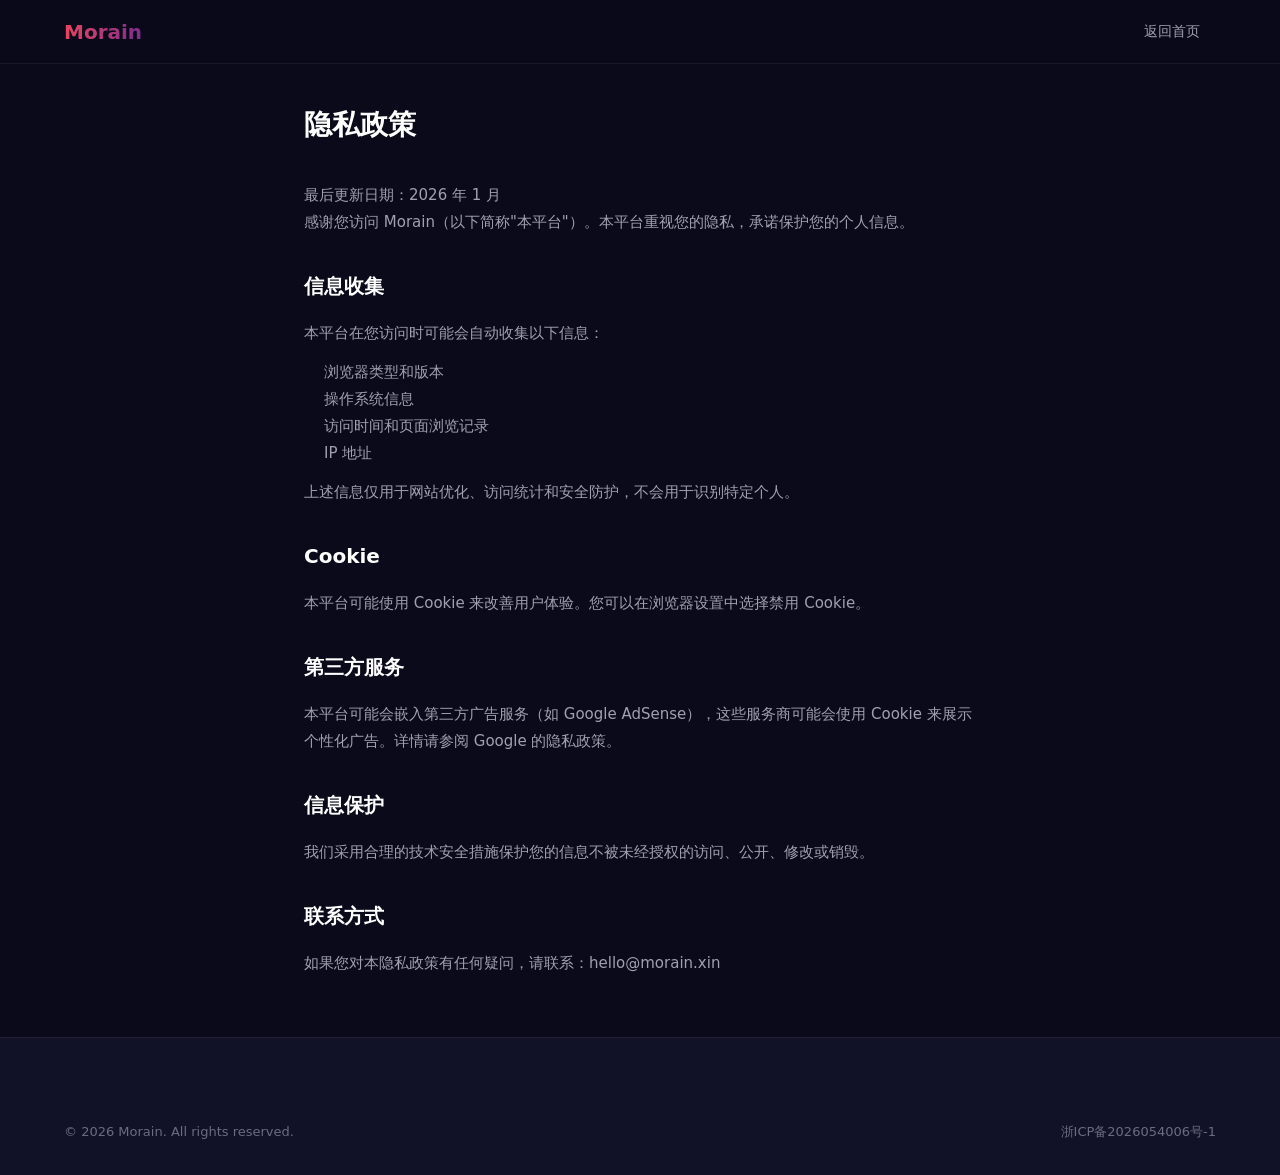
==== privacy.html @ fc7ac99e "Initial commit" ====
<!DOCTYPE html>
<html lang="zh-CN">
<head>
  <meta charset="UTF-8" />
  <meta name="viewport" content="width=device-width, initial-scale=1.0" />
  <title>隐私政策 - Morain</title>
  <link rel="icon" type="image/svg+xml" href="favicon.svg" />
  <link rel="stylesheet" href="style.css" />
  <meta name="robots" content="noindex, follow" />
</head>
<body>
  <header class="header" id="header">
    <div class="header-inner container">
      <a href="index.html" class="logo"><span class="logo-text">Morain</span></a>
      <nav class="nav" id="nav">
        <a href="index.html" class="nav-link">返回首页</a>
      </nav>
    </div>
  </header>
  <main style="padding-top: 100px; padding-bottom: 60px;">
    <div class="container" style="max-width: 720px; line-height: 1.8; color: var(--text-secondary); font-size: 15px;">
      <h1 style="font-size: 28px; margin-bottom: 32px; color: var(--text-primary);">隐私政策</h1>
      <p>最后更新日期：2026 年 1 月</p>
      <p>感谢您访问 Morain（以下简称"本平台"）。本平台重视您的隐私，承诺保护您的个人信息。</p>
      <h2 style="font-size: 20px; margin: 32px 0 16px; color: var(--text-primary);">信息收集</h2>
      <p>本平台在您访问时可能会自动收集以下信息：</p>
      <ul style="padding-left: 20px; margin: 12px 0;">
        <li>浏览器类型和版本</li>
        <li>操作系统信息</li>
        <li>访问时间和页面浏览记录</li>
        <li>IP 地址</li>
      </ul>
      <p>上述信息仅用于网站优化、访问统计和安全防护，不会用于识别特定个人。</p>
      <h2 style="font-size: 20px; margin: 32px 0 16px; color: var(--text-primary);">Cookie</h2>
      <p>本平台可能使用 Cookie 来改善用户体验。您可以在浏览器设置中选择禁用 Cookie。</p>
      <h2 style="font-size: 20px; margin: 32px 0 16px; color: var(--text-primary);">第三方服务</h2>
      <p>本平台可能会嵌入第三方广告服务（如 Google AdSense），这些服务商可能会使用 Cookie 来展示个性化广告。详情请参阅 Google 的隐私政策。</p>
      <h2 style="font-size: 20px; margin: 32px 0 16px; color: var(--text-primary);">信息保护</h2>
      <p>我们采用合理的技术安全措施保护您的信息不被未经授权的访问、公开、修改或销毁。</p>
      <h2 style="font-size: 20px; margin: 32px 0 16px; color: var(--text-primary);">联系方式</h2>
      <p>如果您对本隐私政策有任何疑问，请联系：hello@morain.xin</p>
    </div>
  </main>
  <footer class="footer" style="margin-top: 0;">
    <div class="container">
      <div class="footer-bottom">
        <span>&copy; 2026 Morain. All rights reserved.</span>
        <a href="https://beian.miit.gov.cn/" target="_blank" rel="noopener" class="footer-icp">浙ICP备2026054006号-1</a>
      </div>
    </div>
  </footer>
</body>
</html>
---- style.css ----
:root {
  --bg-primary: #0a0a1a;
  --bg-secondary: #111128;
  --bg-surface: #1a1a2e;
  --bg-surface-hover: #222244;
  --gradient-hero: linear-gradient(135deg, #0a0a1a 0%, #1a0533 50%, #0a0a1a 100%);
  --gradient-accent: linear-gradient(90deg, #e94560, #7b2d8e);
  --accent-primary: #e94560;
  --accent-secondary: #7b2d8e;
  --text-primary: #ffffff;
  --text-secondary: #a0a0b0;
  --text-muted: #6b6b80;
  --border-color: rgba(255,255,255,0.06);
  --border-hover: rgba(233,69,96,0.3);
  --shadow-sm: 0 2px 8px rgba(0,0,0,0.3);
  --shadow-md: 0 4px 16px rgba(0,0,0,0.4);
  --shadow-lg: 0 8px 32px rgba(0,0,0,0.5);
  --radius-sm: 6px;
  --radius-md: 10px;
  --radius-lg: 16px;
  --radius-xl: 20px;
  --font-sans: 'PingFang SC','Microsoft YaHei','Noto Sans SC',system-ui,-apple-system,sans-serif;
  --transition-fast: 0.2s ease;
  --transition-normal: 0.3s ease;
  --transition-slow: 0.5s ease;
  --header-height: 64px;
  --container-max: 1200px;
}

*, *::before, *::after { margin: 0; padding: 0; box-sizing: border-box; }

html { scroll-behavior: smooth; font-size: 16px; }

body {
  font-family: var(--font-sans);
  background: var(--bg-primary);
  color: var(--text-primary);
  line-height: 1.6;
  -webkit-font-smoothing: antialiased;
  overflow-x: hidden;
  min-height: 100vh;
}

a { color: inherit; text-decoration: none; }
button { border: none; background: none; cursor: pointer; font-family: inherit; }
ul, ol { list-style: none; }

::selection { background: var(--accent-primary); color: #fff; }

.container {
  max-width: var(--container-max);
  margin: 0 auto;
  padding: 0 24px;
}

/* Header */
.header {
  position: fixed;
  top: 0;
  left: 0;
  right: 0;
  z-index: 100;
  height: var(--header-height);
  background: rgba(10,10,26,0.85);
  backdrop-filter: blur(16px);
  -webkit-backdrop-filter: blur(16px);
  border-bottom: 1px solid var(--border-color);
  transition: var(--transition-normal);
}

.header-inner {
  display: flex;
  align-items: center;
  justify-content: space-between;
  height: 100%;
}

.logo {
  display: flex;
  align-items: center;
  gap: 10px;
  font-size: 20px;
  font-weight: 700;
}

.logo-icon { flex-shrink: 0; }

.logo-text {
  background: var(--gradient-accent);
  -webkit-background-clip: text;
  -webkit-text-fill-color: transparent;
  background-clip: text;
}

.nav { display: flex; gap: 8px; }

.nav-link {
  padding: 8px 16px;
  border-radius: var(--radius-sm);
  font-size: 14px;
  color: var(--text-secondary);
  transition: var(--transition-fast);
  position: relative;
}

.nav-link:hover { color: var(--text-primary); background: var(--bg-surface-hover); }

.menu-btn { display: none; padding: 8px; color: var(--text-secondary); }

/* Hero */
.hero {
  position: relative;
  min-height: 90vh;
  display: flex;
  align-items: center;
  justify-content: center;
  overflow: hidden;
  padding-top: var(--header-height);
}

.hero-bg {
  position: absolute;
  inset: 0;
  background: var(--gradient-hero);
  z-index: 0;
}

.hero-bg::before {
  content: '';
  position: absolute;
  top: -50%;
  left: -50%;
  width: 200%;
  height: 200%;
  background: radial-gradient(circle at 30% 50%, rgba(233,69,96,0.08) 0%, transparent 50%),
              radial-gradient(circle at 70% 50%, rgba(123,45,142,0.08) 0%, transparent 50%);
  animation: heroDrift 20s ease-in-out infinite;
}

@keyframes heroDrift {
  0%, 100% { transform: translate(0, 0) rotate(0deg); }
  33% { transform: translate(2%, -2%) rotate(1deg); }
  66% { transform: translate(-1%, 1%) rotate(-1deg); }
}

.hero-content {
  position: relative;
  z-index: 1;
  text-align: center;
  max-width: 800px;
  padding: 40px 24px;
  animation: heroFadeIn 0.8s ease forwards;
}

@keyframes heroFadeIn {
  from { opacity: 0; transform: translateY(30px); }
  to { opacity: 1; transform: translateY(0); }
}

.hero-title {
  font-size: clamp(32px, 6vw, 56px);
  font-weight: 800;
  line-height: 1.2;
  margin-bottom: 20px;
}

.hero-highlight { color: var(--accent-primary); }

.hero-accent {
  background: var(--gradient-accent);
  -webkit-background-clip: text;
  -webkit-text-fill-color: transparent;
  background-clip: text;
  font-size: clamp(28px, 5vw, 48px);
}

.hero-desc {
  font-size: clamp(15px, 2vw, 18px);
  color: var(--text-secondary);
  max-width: 600px;
  margin: 0 auto 32px;
  line-height: 1.7;
}

.hero-actions { display: flex; gap: 12px; justify-content: center; flex-wrap: wrap; }

.btn {
  display: inline-flex;
  align-items: center;
  gap: 8px;
  padding: 12px 24px;
  border-radius: var(--radius-md);
  font-size: 15px;
  font-weight: 600;
  transition: var(--transition-normal);
  cursor: pointer;
}

.btn-primary {
  background: var(--gradient-accent);
  color: #fff;
  box-shadow: 0 4px 20px rgba(233,69,96,0.3);
}

.btn-primary:hover {
  transform: translateY(-2px);
  box-shadow: 0 6px 28px rgba(233,69,96,0.45);
}

.btn-secondary {
  background: var(--bg-surface);
  color: var(--text-primary);
  border: 1px solid var(--border-color);
}

.btn-secondary:hover { background: var(--bg-surface-hover); border-color: var(--border-hover); }

.btn-ghost {
  background: transparent;
  color: var(--text-muted);
  border: 1px solid var(--border-color);
  font-size: 13px;
  font-weight: 400;
}

.btn-ghost:hover { color: var(--text-secondary); border-color: rgba(255,255,255,0.15); }

/* Sections */
.section {
  padding: 80px 0;
}

.section-header {
  text-align: center;
  margin-bottom: 48px;
}

.section-title {
  font-size: clamp(24px, 3.5vw, 32px);
  font-weight: 700;
  margin-bottom: 12px;
}

.section-desc {
  color: var(--text-secondary);
  font-size: 15px;
  max-width: 500px;
  margin: 0 auto;
}

/* Ad Placeholder */
.ad-section { padding: 24px 0; }

.ad-placeholder {
  position: relative;
  border-radius: var(--radius-md);
  overflow: hidden;
}

.ad-banner {
  background: var(--bg-surface);
  border: 1px dashed var(--border-color);
  min-height: 90px;
  display: flex;
  align-items: center;
  justify-content: center;
}

.ad-label {
  position: absolute;
  top: 4px;
  left: 6px;
  font-size: 10px;
  color: var(--text-muted);
  background: var(--bg-primary);
  padding: 1px 6px;
  border-radius: 3px;
}

.ad-inner {
  display: flex;
  align-items: center;
  gap: 12px;
  color: var(--text-muted);
  font-size: 14px;
}

/* Sites Grid */
.sites-grid {
  display: grid;
  grid-template-columns: repeat(auto-fit, minmax(260px, 1fr));
  gap: 20px;
}

.site-card {
  position: relative;
  background: var(--bg-surface);
  border: 1px solid var(--border-color);
  border-radius: var(--radius-lg);
  padding: 32px 24px 24px;
  transition: var(--transition-normal);
  overflow: hidden;
  display: flex;
  flex-direction: column;
  gap: 12px;
}

.site-card::before {
  content: '';
  position: absolute;
  top: 0;
  left: 0;
  right: 0;
  height: 3px;
  background: var(--card-accent, var(--accent-primary));
  opacity: 0;
  transition: var(--transition-normal);
}

.site-card:hover {
  transform: translateY(-4px);
  border-color: var(--card-accent, var(--border-hover));
  box-shadow: 0 8px 32px rgba(0,0,0,0.4);
}

.site-card:hover::before { opacity: 1; }

.site-card-icon {
  width: 52px;
  height: 52px;
  border-radius: var(--radius-md);
  display: flex;
  align-items: center;
  justify-content: center;
  flex-shrink: 0;
}

.site-card-title { font-size: 18px; font-weight: 700; }

.site-card-desc {
  font-size: 14px;
  color: var(--text-secondary);
  line-height: 1.6;
  flex: 1;
}

.site-card-link {
  font-size: 14px;
  font-weight: 600;
  color: var(--card-accent, var(--accent-primary));
  transition: var(--transition-fast);
}

.site-card:hover .site-card-link { gap: 8px; }

/* Blog Grid */
.blog-grid {
  display: grid;
  grid-template-columns: repeat(auto-fit, minmax(300px, 1fr));
  gap: 20px;
}

.blog-card {
  background: var(--bg-surface);
  border: 1px solid var(--border-color);
  border-radius: var(--radius-md);
  padding: 24px;
  transition: var(--transition-normal);
}

.blog-card:hover {
  border-color: var(--border-hover);
  transform: translateY(-2px);
  box-shadow: var(--shadow-md);
}

.blog-tag {
  display: inline-block;
  font-size: 12px;
  font-weight: 600;
  padding: 2px 10px;
  border-radius: 20px;
  margin-bottom: 10px;
  color: #fff;
}

.blog-card h3 {
  font-size: 16px;
  font-weight: 600;
  margin-bottom: 8px;
  line-height: 1.4;
}

.blog-card p {
  font-size: 13px;
  color: var(--text-secondary);
  line-height: 1.6;
}

.blog-more { text-align: center; margin-top: 32px; }

/* Features */
.features-grid {
  display: grid;
  grid-template-columns: repeat(auto-fit, minmax(240px, 1fr));
  gap: 20px;
}

.feature-card {
  text-align: center;
  padding: 32px 20px;
  border-radius: var(--radius-md);
  background: var(--bg-surface);
  border: 1px solid var(--border-color);
  transition: var(--transition-normal);
}

.feature-card:hover {
  border-color: var(--border-hover);
  transform: translateY(-2px);
}

.feature-icon {
  width: 52px;
  height: 52px;
  border-radius: var(--radius-md);
  display: flex;
  align-items: center;
  justify-content: center;
  margin: 0 auto 16px;
}

.feature-card h3 {
  font-size: 17px;
  font-weight: 600;
  margin-bottom: 8px;
}

.feature-card p {
  font-size: 14px;
  color: var(--text-secondary);
  line-height: 1.6;
}

/* Footer */
.footer {
  background: var(--bg-secondary);
  border-top: 1px solid var(--border-color);
  padding: 60px 0 32px;
  margin-top: 40px;
}

.footer-grid {
  display: grid;
  grid-template-columns: 1.5fr 1fr 1fr 1fr;
  gap: 40px;
  padding-bottom: 32px;
  border-bottom: 1px solid var(--border-color);
}

.footer-logo span {
  font-size: 20px;
  font-weight: 700;
  background: var(--gradient-accent);
  -webkit-background-clip: text;
  -webkit-text-fill-color: transparent;
  background-clip: text;
}

.footer-desc {
  color: var(--text-muted);
  font-size: 14px;
  margin-top: 12px;
  line-height: 1.6;
  max-width: 280px;
}

.footer-links h4 {
  font-size: 14px;
  font-weight: 600;
  margin-bottom: 16px;
  color: var(--text-primary);
}

.footer-links a {
  display: block;
  font-size: 14px;
  color: var(--text-muted);
  padding: 4px 0;
  transition: var(--transition-fast);
}

.footer-links a:hover { color: var(--text-primary); }

.footer-bottom {
  display: flex;
  justify-content: space-between;
  align-items: center;
  padding-top: 24px;
  font-size: 13px;
  color: var(--text-muted);
  flex-wrap: wrap;
  gap: 12px;
}

.footer-icp {
  display: inline-flex;
  align-items: center;
  gap: 6px;
  color: var(--text-muted);
  transition: var(--transition-fast);
}

.footer-icp:hover { color: var(--text-primary); }

/* Mobile */
@media (max-width: 768px) {
  .nav {
    position: fixed;
    top: var(--header-height);
    left: 0;
    right: 0;
    background: rgba(10,10,26,0.98);
    backdrop-filter: blur(16px);
    flex-direction: column;
    padding: 16px;
    gap: 4px;
    transform: translateY(-110%);
    transition: var(--transition-normal);
    border-bottom: 1px solid var(--border-color);
  }

  .nav.nav-open { transform: translateY(0); }

  .nav-link {
    padding: 12px 16px;
    font-size: 16px;
  }

  .menu-btn { display: block; }

  .footer-grid {
    grid-template-columns: 1fr 1fr;
    gap: 32px;
  }

  .hero { min-height: 80vh; }

  .sites-grid { grid-template-columns: 1fr; }

  .blog-grid { grid-template-columns: 1fr; }
}

@media (max-width: 480px) {
  .footer-grid { grid-template-columns: 1fr; }
  .features-grid { grid-template-columns: 1fr; }
  .hero-actions { flex-direction: column; align-items: center; }
  .btn { width: 100%; justify-content: center; }
}

/* Animations */
.section { opacity: 0; transform: translateY(30px); transition: opacity 0.6s ease, transform 0.6s ease; }
.section.visible { opacity: 1; transform: translateY(0); }

.site-card, .feature-card, .blog-card {
  opacity: 0;
  transform: translateY(20px);
  transition: opacity 0.5s ease, transform 0.5s ease, border-color var(--transition-normal), box-shadow var(--transition-normal), translate var(--transition-normal);
}

.site-card.visible, .feature-card.visible, .blog-card.visible {
  opacity: 1;
  transform: translateY(0);
}

/* scrollbar */
::-webkit-scrollbar { width: 8px; }
::-webkit-scrollbar-track { background: var(--bg-secondary); }
::-webkit-scrollbar-thumb { background: #1a1a3e; border-radius: 4px; }
::-webkit-scrollbar-thumb:hover { background: var(--accent-secondary); }

/* CTA Section */
.cta-section { text-align: center; padding: 40px 0 80px; }
.cta-section h2 { font-size: 28px; margin-bottom: 16px; }
.cta-section p { color: var(--text-secondary); margin-bottom: 24px; }

/* Favicon SVG */
svg defs linearGradient { display: none; }
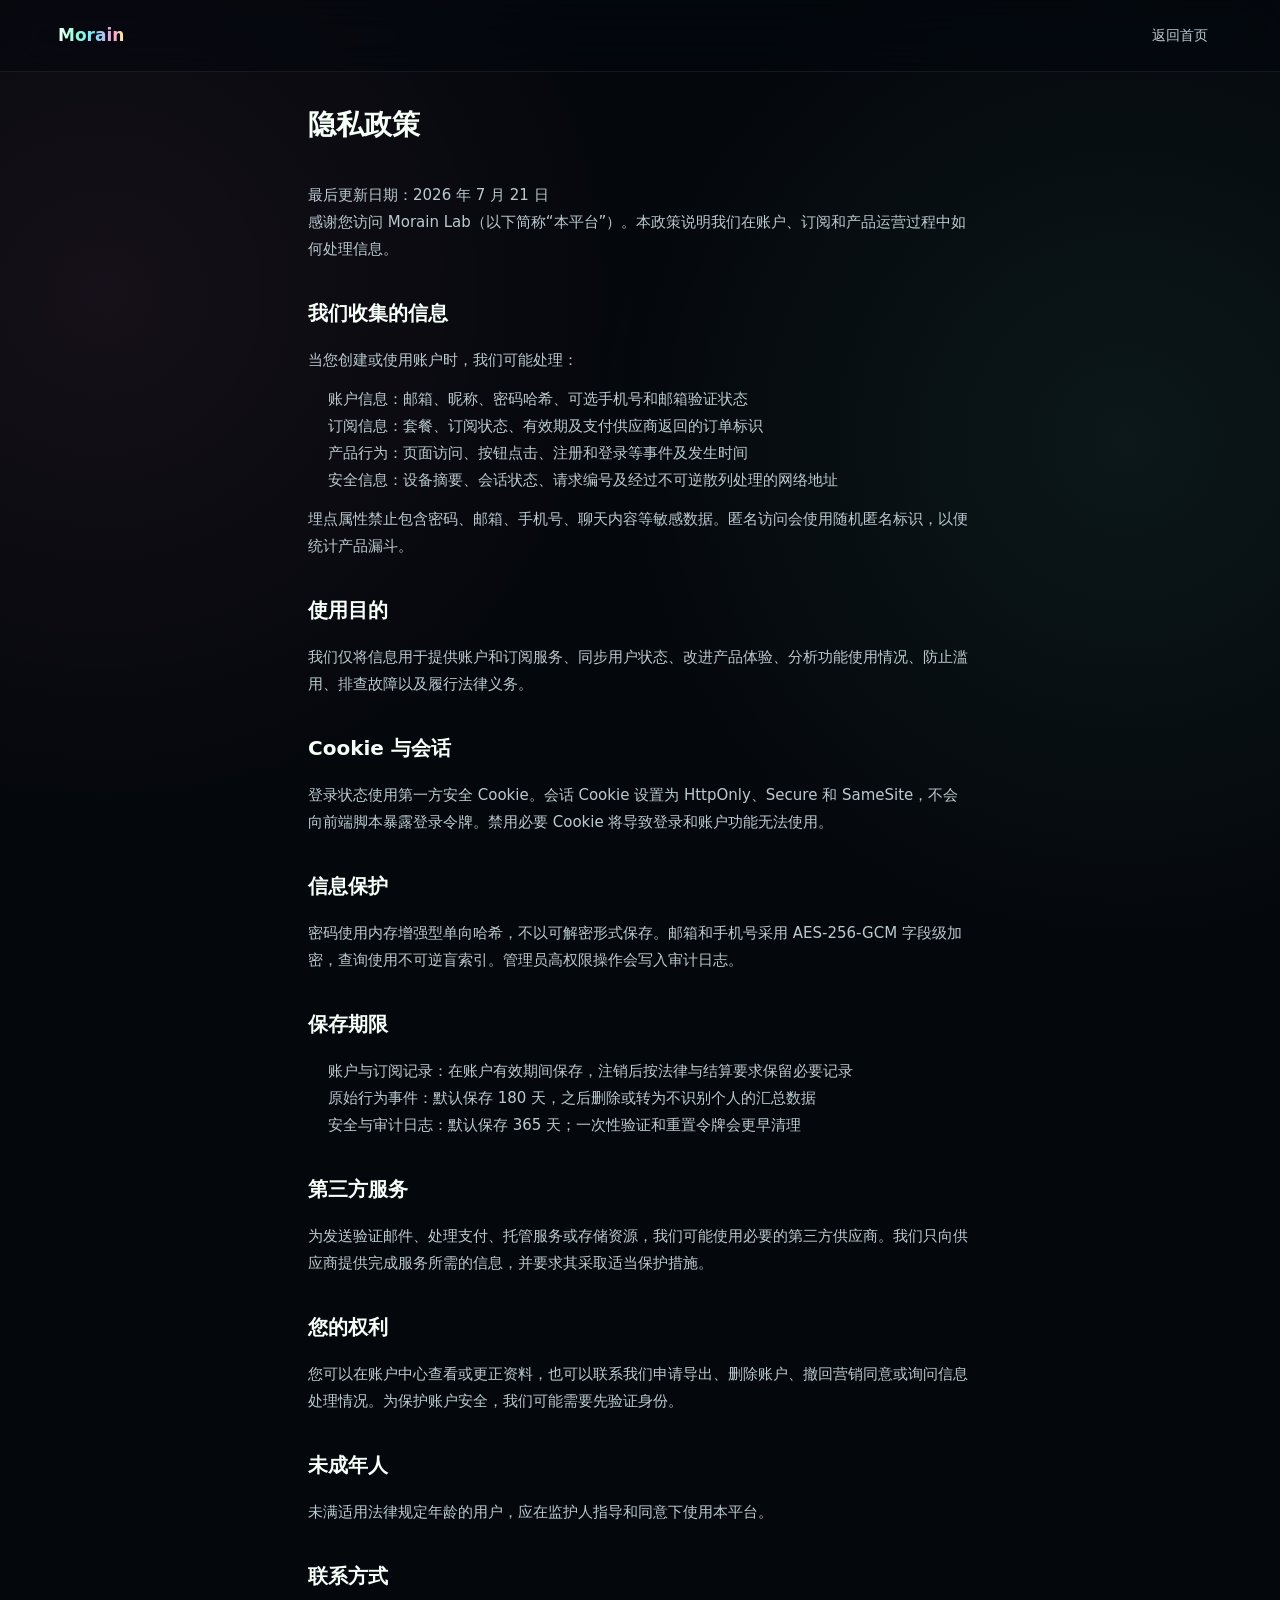
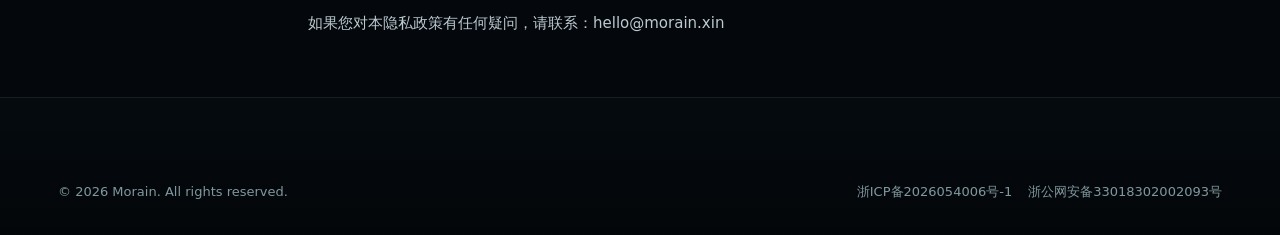
==== commit a07a8231: "feat: 添加登录系统、运营后台、更新备案信息与条款" ====
--- a/privacy.html
+++ b/privacy.html
@@ -5,7 +5,7 @@
   <meta name="viewport" content="width=device-width, initial-scale=1.0" />
   <title>隐私政策 - Morain</title>
   <link rel="icon" type="image/svg+xml" href="favicon.svg" />
-  <link rel="stylesheet" href="style.css" />
+  <link rel="stylesheet" href="style.css?v=20260722-beian" />
   <meta name="robots" content="noindex, follow" />
 </head>
 <body>
@@ -20,23 +20,35 @@
   <main style="padding-top: 100px; padding-bottom: 60px;">
     <div class="container" style="max-width: 720px; line-height: 1.8; color: var(--text-secondary); font-size: 15px;">
       <h1 style="font-size: 28px; margin-bottom: 32px; color: var(--text-primary);">隐私政策</h1>
-      <p>最后更新日期：2026 年 1 月</p>
-      <p>感谢您访问 Morain（以下简称"本平台"）。本平台重视您的隐私，承诺保护您的个人信息。</p>
-      <h2 style="font-size: 20px; margin: 32px 0 16px; color: var(--text-primary);">信息收集</h2>
-      <p>本平台在您访问时可能会自动收集以下信息：</p>
+      <p>最后更新日期：2026 年 7 月 21 日</p>
+      <p>感谢您访问 Morain Lab（以下简称“本平台”）。本政策说明我们在账户、订阅和产品运营过程中如何处理信息。</p>
+      <h2 style="font-size: 20px; margin: 32px 0 16px; color: var(--text-primary);">我们收集的信息</h2>
+      <p>当您创建或使用账户时，我们可能处理：</p>
       <ul style="padding-left: 20px; margin: 12px 0;">
-        <li>浏览器类型和版本</li>
-        <li>操作系统信息</li>
-        <li>访问时间和页面浏览记录</li>
-        <li>IP 地址</li>
+        <li>账户信息：邮箱、昵称、密码哈希、可选手机号和邮箱验证状态</li>
+        <li>订阅信息：套餐、订阅状态、有效期及支付供应商返回的订单标识</li>
+        <li>产品行为：页面访问、按钮点击、注册和登录等事件及发生时间</li>
+        <li>安全信息：设备摘要、会话状态、请求编号及经过不可逆散列处理的网络地址</li>
       </ul>
-      <p>上述信息仅用于网站优化、访问统计和安全防护，不会用于识别特定个人。</p>
-      <h2 style="font-size: 20px; margin: 32px 0 16px; color: var(--text-primary);">Cookie</h2>
-      <p>本平台可能使用 Cookie 来改善用户体验。您可以在浏览器设置中选择禁用 Cookie。</p>
+      <p>埋点属性禁止包含密码、邮箱、手机号、聊天内容等敏感数据。匿名访问会使用随机匿名标识，以便统计产品漏斗。</p>
+      <h2 style="font-size: 20px; margin: 32px 0 16px; color: var(--text-primary);">使用目的</h2>
+      <p>我们仅将信息用于提供账户和订阅服务、同步用户状态、改进产品体验、分析功能使用情况、防止滥用、排查故障以及履行法律义务。</p>
+      <h2 style="font-size: 20px; margin: 32px 0 16px; color: var(--text-primary);">Cookie 与会话</h2>
+      <p>登录状态使用第一方安全 Cookie。会话 Cookie 设置为 HttpOnly、Secure 和 SameSite，不会向前端脚本暴露登录令牌。禁用必要 Cookie 将导致登录和账户功能无法使用。</p>
+      <h2 style="font-size: 20px; margin: 32px 0 16px; color: var(--text-primary);">信息保护</h2>
+      <p>密码使用内存增强型单向哈希，不以可解密形式保存。邮箱和手机号采用 AES-256-GCM 字段级加密，查询使用不可逆盲索引。管理员高权限操作会写入审计日志。</p>
+      <h2 style="font-size: 20px; margin: 32px 0 16px; color: var(--text-primary);">保存期限</h2>
+      <ul style="padding-left: 20px; margin: 12px 0;">
+        <li>账户与订阅记录：在账户有效期间保存，注销后按法律与结算要求保留必要记录</li>
+        <li>原始行为事件：默认保存 180 天，之后删除或转为不识别个人的汇总数据</li>
+        <li>安全与审计日志：默认保存 365 天；一次性验证和重置令牌会更早清理</li>
+      </ul>
       <h2 style="font-size: 20px; margin: 32px 0 16px; color: var(--text-primary);">第三方服务</h2>
-      <p>本平台可能会嵌入第三方广告服务（如 Google AdSense），这些服务商可能会使用 Cookie 来展示个性化广告。详情请参阅 Google 的隐私政策。</p>
-      <h2 style="font-size: 20px; margin: 32px 0 16px; color: var(--text-primary);">信息保护</h2>
-      <p>我们采用合理的技术安全措施保护您的信息不被未经授权的访问、公开、修改或销毁。</p>
+      <p>为发送验证邮件、处理支付、托管服务或存储资源，我们可能使用必要的第三方供应商。我们只向供应商提供完成服务所需的信息，并要求其采取适当保护措施。</p>
+      <h2 style="font-size: 20px; margin: 32px 0 16px; color: var(--text-primary);">您的权利</h2>
+      <p>您可以在账户中心查看或更正资料，也可以联系我们申请导出、删除账户、撤回营销同意或询问信息处理情况。为保护账户安全，我们可能需要先验证身份。</p>
+      <h2 style="font-size: 20px; margin: 32px 0 16px; color: var(--text-primary);">未成年人</h2>
+      <p>未满适用法律规定年龄的用户，应在监护人指导和同意下使用本平台。</p>
       <h2 style="font-size: 20px; margin: 32px 0 16px; color: var(--text-primary);">联系方式</h2>
       <p>如果您对本隐私政策有任何疑问，请联系：hello@morain.xin</p>
     </div>
@@ -45,7 +57,10 @@
     <div class="container">
       <div class="footer-bottom">
         <span>&copy; 2026 Morain. All rights reserved.</span>
-        <a href="https://beian.miit.gov.cn/" target="_blank" rel="noopener" class="footer-icp">浙ICP备2026054006号-1</a>
+        <div class="footer-records">
+          <a href="https://beian.miit.gov.cn/" target="_blank" rel="noopener" class="footer-record">浙ICP备2026054006号-1</a>
+          <a href="https://beian.mps.gov.cn/#/query/webSearch?code=33018302002093" target="_blank" rel="noopener noreferrer" class="footer-record">浙公网安备33018302002093号</a>
+        </div>
       </div>
     </div>
   </footer>
--- a/style.css
+++ b/style.css
@@ -1,59 +1,114 @@
+/* ============================
+   Morain Lab — 想法孵化器
+   Aurora/极光 视觉主题
+   ============================ */
+
 :root {
-  --bg-primary: #0a0a1a;
-  --bg-secondary: #111128;
-  --bg-surface: #1a1a2e;
-  --bg-surface-hover: #222244;
-  --gradient-hero: linear-gradient(135deg, #0a0a1a 0%, #1a0533 50%, #0a0a1a 100%);
-  --gradient-accent: linear-gradient(90deg, #e94560, #7b2d8e);
-  --accent-primary: #e94560;
-  --accent-secondary: #7b2d8e;
-  --text-primary: #ffffff;
-  --text-secondary: #a0a0b0;
-  --text-muted: #6b6b80;
+  --bg-deep: #05050f;
+  --bg-primary: #0a0a18;
+  --bg-secondary: #0f0f28;
+  --bg-surface: rgba(18,18,48,0.5);
+  --bg-glass: rgba(18,18,48,0.35);
+  --bg-glass-hover: rgba(30,30,80,0.45);
+
+  --aurora-1: #8B5CF6;  /* Purple */
+  --aurora-2: #06B6D4;  /* Cyan */
+  --aurora-3: #F472B6;  /* Pink */
+  --aurora-4: #10B981;  /* Green accent */
+
+  --grad-aurora: linear-gradient(135deg, var(--aurora-1), var(--aurora-2), var(--aurora-3));
+  --grad-text: linear-gradient(90deg, #a78bfa, #22d3ee, #f472b6);
+  --grad-btn: linear-gradient(135deg, #8B5CF6, #06B6D4);
+  --grad-card: linear-gradient(135deg, rgba(139,92,246,0.1), rgba(6,182,212,0.05));
+
+  --text-primary: #f0f0f8;
+  --text-secondary: #9898b8;
+  --text-muted: #6868a0;
+
   --border-color: rgba(255,255,255,0.06);
-  --border-hover: rgba(233,69,96,0.3);
-  --shadow-sm: 0 2px 8px rgba(0,0,0,0.3);
-  --shadow-md: 0 4px 16px rgba(0,0,0,0.4);
-  --shadow-lg: 0 8px 32px rgba(0,0,0,0.5);
-  --radius-sm: 6px;
-  --radius-md: 10px;
-  --radius-lg: 16px;
-  --radius-xl: 20px;
-  --font-sans: 'PingFang SC','Microsoft YaHei','Noto Sans SC',system-ui,-apple-system,sans-serif;
-  --transition-fast: 0.2s ease;
-  --transition-normal: 0.3s ease;
-  --transition-slow: 0.5s ease;
-  --header-height: 64px;
+  --border-glow: rgba(139,92,246,0.3);
+
+  --shadow-sm: 0 2px 12px rgba(0,0,0,0.4);
+  --shadow-md: 0 4px 24px rgba(0,0,0,0.5);
+  --shadow-lg: 0 8px 48px rgba(0,0,0,0.6);
+  --shadow-glow: 0 0 60px rgba(139,92,246,0.15);
+
+  --radius-sm: 8px;
+  --radius-md: 12px;
+  --radius-lg: 20px;
+  --radius-xl: 28px;
+  --radius-full: 50%;
+
+  --font-sans: 'Inter', 'Noto Sans SC', system-ui, -apple-system, sans-serif;
+  --transition-fast: 0.2s cubic-bezier(0.4,0,0.2,1);
+  --transition-normal: 0.4s cubic-bezier(0.4,0,0.2,1);
+  --transition-slow: 0.8s cubic-bezier(0.4,0,0.2,1);
+
+  --header-height: 68px;
   --container-max: 1200px;
 }
 
 *, *::before, *::after { margin: 0; padding: 0; box-sizing: border-box; }
 
-html { scroll-behavior: smooth; font-size: 16px; }
+html {
+  scroll-behavior: smooth;
+  font-size: 16px;
+  scrollbar-width: thin;
+  scrollbar-color: rgba(139,92,246,0.3) transparent;
+}
 
 body {
   font-family: var(--font-sans);
-  background: var(--bg-primary);
+  background: var(--bg-deep);
   color: var(--text-primary);
   line-height: 1.6;
   -webkit-font-smoothing: antialiased;
+  -moz-osx-font-smoothing: grayscale;
   overflow-x: hidden;
   min-height: 100vh;
+}
+
+::selection {
+  background: rgba(139,92,246,0.4);
+  color: #fff;
 }
 
 a { color: inherit; text-decoration: none; }
 button { border: none; background: none; cursor: pointer; font-family: inherit; }
 ul, ol { list-style: none; }
-
-::selection { background: var(--accent-primary); color: #fff; }
 
 .container {
   max-width: var(--container-max);
   margin: 0 auto;
   padding: 0 24px;
-}
-
-/* Header */
+  position: relative;
+  z-index: 1;
+}
+
+/* ============================
+   Aurora Canvas
+   ============================ */
+#auroraCanvas {
+  position: fixed;
+  top: 0;
+  left: 0;
+  width: 100vw;
+  height: 100vh;
+  z-index: 0;
+  pointer-events: none;
+}
+
+/* ============================
+   Scrollbar
+   ============================ */
+::-webkit-scrollbar { width: 6px; }
+::-webkit-scrollbar-track { background: transparent; }
+::-webkit-scrollbar-thumb { background: rgba(139,92,246,0.3); border-radius: 3px; }
+::-webkit-scrollbar-thumb:hover { background: rgba(139,92,246,0.5); }
+
+/* ============================
+   Header
+   ============================ */
 .header {
   position: fixed;
   top: 0;
@@ -61,13 +116,19 @@
   right: 0;
   z-index: 100;
   height: var(--header-height);
-  background: rgba(10,10,26,0.85);
-  backdrop-filter: blur(16px);
-  -webkit-backdrop-filter: blur(16px);
+  background: rgba(5,5,15,0.7);
+  backdrop-filter: blur(24px) saturate(1.4);
+  -webkit-backdrop-filter: blur(24px) saturate(1.4);
   border-bottom: 1px solid var(--border-color);
   transition: var(--transition-normal);
 }
 
+.header.scrolled {
+  background: rgba(5,5,15,0.9);
+  backdrop-filter: blur(32px) saturate(1.6);
+  box-shadow: 0 1px 40px rgba(0,0,0,0.4);
+}
+
 .header-inner {
   display: flex;
   align-items: center;
@@ -78,39 +139,91 @@
 .logo {
   display: flex;
   align-items: center;
-  gap: 10px;
-  font-size: 20px;
-  font-weight: 700;
-}
-
-.logo-icon { flex-shrink: 0; }
+  gap: 12px;
+  transition: var(--transition-fast);
+}
+
+.logo:hover .logo-mark svg { transform: scale(1.05); }
+
+.logo-mark {
+  position: relative;
+  flex-shrink: 0;
+}
+
+.logo-mark svg { transition: var(--transition-fast); }
+
+.logo-glow {
+  position: absolute;
+  inset: -4px;
+  border-radius: 12px;
+  background: var(--grad-aurora);
+  filter: blur(12px);
+  opacity: 0.3;
+  animation: logoPulse 3s ease-in-out infinite;
+}
+
+@keyframes logoPulse {
+  0%, 100% { opacity: 0.2; transform: scale(1); }
+  50% { opacity: 0.5; transform: scale(1.15); }
+}
+
+.logo-text-wrap { display: flex; flex-direction: column; gap: 1px; }
 
 .logo-text {
-  background: var(--gradient-accent);
+  font-size: 18px;
+  font-weight: 800;
+  background: var(--grad-text);
   -webkit-background-clip: text;
   -webkit-text-fill-color: transparent;
   background-clip: text;
-}
-
-.nav { display: flex; gap: 8px; }
+  letter-spacing: -0.3px;
+}
+
+.logo-sub {
+  font-size: 10px;
+  font-weight: 600;
+  color: var(--text-muted);
+  letter-spacing: 2px;
+  text-transform: uppercase;
+}
+
+.nav { display: flex; gap: 4px; }
 
 .nav-link {
   padding: 8px 16px;
   border-radius: var(--radius-sm);
   font-size: 14px;
+  font-weight: 500;
   color: var(--text-secondary);
   transition: var(--transition-fast);
   position: relative;
 }
 
-.nav-link:hover { color: var(--text-primary); background: var(--bg-surface-hover); }
+.nav-link::after {
+  content: '';
+  position: absolute;
+  bottom: 2px;
+  left: 50%;
+  transform: translateX(-50%) scaleX(0);
+  width: 60%;
+  height: 2px;
+  background: var(--grad-aurora);
+  border-radius: 1px;
+  transition: transform var(--transition-fast);
+}
+
+.nav-link:hover { color: var(--text-primary); background: var(--bg-glass); }
+
+.nav-link:hover::after { transform: translateX(-50%) scaleX(1); }
 
 .menu-btn { display: none; padding: 8px; color: var(--text-secondary); }
 
-/* Hero */
+/* ============================
+   Hero
+   ============================ */
 .hero {
   position: relative;
-  min-height: 90vh;
+  min-height: 100vh;
   display: flex;
   align-items: center;
   justify-content: center;
@@ -118,216 +231,1112 @@
   padding-top: var(--header-height);
 }
 
-.hero-bg {
+.hero-aurora {
   position: absolute;
   inset: 0;
-  background: var(--gradient-hero);
   z-index: 0;
-}
-
-.hero-bg::before {
+  overflow: hidden;
+}
+
+.aurora-layer {
+  position: absolute;
+  width: 100%;
+  height: 100%;
+  filter: blur(120px);
+  opacity: 0.4;
+  mix-blend-mode: screen;
+  animation: auroraDrift 20s ease-in-out infinite;
+}
+
+.aurora-1 {
+  background: radial-gradient(ellipse 60% 50% at 20% 30%, rgba(139,92,246,0.3) 0%, transparent 60%),
+              radial-gradient(ellipse 50% 40% at 80% 20%, rgba(6,182,212,0.2) 0%, transparent 60%);
+  animation-duration: 18s;
+  animation-delay: 0s;
+}
+
+.aurora-2 {
+  background: radial-gradient(ellipse 50% 60% at 70% 60%, rgba(244,114,182,0.25) 0%, transparent 60%),
+              radial-gradient(ellipse 40% 50% at 30% 70%, rgba(16,185,129,0.15) 0%, transparent 60%);
+  animation-duration: 22s;
+  animation-delay: -6s;
+}
+
+.aurora-3 {
+  background: radial-gradient(ellipse 70% 40% at 50% 50%, rgba(139,92,246,0.15) 0%, transparent 60%),
+              radial-gradient(ellipse 40% 70% at 80% 80%, rgba(6,182,212,0.2) 0%, transparent 60%);
+  animation-duration: 25s;
+  animation-delay: -12s;
+}
+
+@keyframes auroraDrift {
+  0%, 100% { transform: translate(0, 0) scale(1); opacity: 0.35; }
+  25% { transform: translate(3%, -2%) scale(1.05); opacity: 0.45; }
+  50% { transform: translate(-2%, 3%) scale(1.1); opacity: 0.5; }
+  75% { transform: translate(2%, 1%) scale(1.03); opacity: 0.4; }
+}
+
+.hero-stars {
+  position: absolute;
+  inset: 0;
+  z-index: 0;
+  pointer-events: none;
+}
+
+.hero-content {
+  position: relative;
+  z-index: 2;
+  text-align: center;
+  max-width: 860px;
+  padding: 60px 24px 40px;
+  animation: heroFade 1.2s ease forwards;
+}
+
+@keyframes heroFade {
+  from { opacity: 0; transform: translateY(40px); }
+  to { opacity: 1; transform: translateY(0); }
+}
+
+.hero-badge {
+  display: inline-flex;
+  align-items: center;
+  gap: 6px;
+  margin-bottom: 28px;
+  padding: 8px 20px;
+  border-radius: 100px;
+  background: rgba(139,92,246,0.1);
+  border: 1px solid rgba(139,92,246,0.2);
+  color: var(--aurora-1);
+  font-size: 13px;
+  font-weight: 600;
+  letter-spacing: 1px;
+  animation: badgeGlow 3s ease-in-out infinite;
+}
+
+@keyframes badgeGlow {
+  0%, 100% { box-shadow: 0 0 20px rgba(139,92,246,0.1); }
+  50% { box-shadow: 0 0 40px rgba(139,92,246,0.25); }
+}
+
+.hero-title {
+  font-size: clamp(36px, 8vw, 72px);
+  font-weight: 900;
+  line-height: 1.15;
+  margin-bottom: 24px;
+  letter-spacing: -1.5px;
+}
+
+.hero-line { display: block; }
+
+.hero-grad-text {
+  display: inline-block;
+  background: var(--grad-text);
+  -webkit-background-clip: text;
+  -webkit-text-fill-color: transparent;
+  background-clip: text;
+  background-size: 200% 100%;
+  animation: gradShift 4s ease-in-out infinite;
+}
+
+@keyframes gradShift {
+  0%, 100% { background-position: 0% 50%; }
+  50% { background-position: 100% 50%; }
+}
+
+.hero-desc {
+  font-size: clamp(16px, 2vw, 20px);
+  color: var(--text-secondary);
+  max-width: 560px;
+  margin: 0 auto 36px;
+  line-height: 1.7;
+}
+
+.hero-actions {
+  display: flex;
+  gap: 14px;
+  justify-content: center;
+  flex-wrap: wrap;
+  margin-bottom: 60px;
+}
+
+.btn {
+  display: inline-flex;
+  align-items: center;
+  gap: 8px;
+  padding: 14px 28px;
+  border-radius: 100px;
+  font-size: 15px;
+  font-weight: 600;
+  transition: var(--transition-normal);
+  cursor: pointer;
+  position: relative;
+  outline: none;
+}
+
+.btn-primary {
+  background: var(--grad-btn);
+  color: #fff;
+  box-shadow: 0 4px 24px rgba(139,92,246,0.35);
+}
+
+.btn-primary:hover {
+  transform: translateY(-2px);
+  box-shadow: 0 8px 40px rgba(139,92,246,0.5);
+}
+
+.btn-glow {
+  background: transparent;
+  color: var(--text-primary);
+  border: 1px solid rgba(255,255,255,0.12);
+  backdrop-filter: blur(8px);
+}
+
+.btn-glow:hover {
+  background: rgba(255,255,255,0.06);
+  border-color: rgba(139,92,246,0.4);
+  box-shadow: 0 0 30px rgba(139,92,246,0.15);
+  transform: translateY(-2px);
+}
+
+.hero-stats {
+  display: flex;
+  justify-content: center;
+  gap: 40px;
+  flex-wrap: wrap;
+}
+
+.hero-stat {
+  display: flex;
+  flex-direction: column;
+  align-items: center;
+  gap: 4px;
+}
+
+.hero-stat-num {
+  font-size: 32px;
+  font-weight: 800;
+  background: var(--grad-text);
+  -webkit-background-clip: text;
+  -webkit-text-fill-color: transparent;
+  background-clip: text;
+}
+
+.hero-stat-label {
+  font-size: 13px;
+  color: var(--text-muted);
+  font-weight: 500;
+}
+
+.hero-scroll-indicator {
+  position: absolute;
+  bottom: 30px;
+  left: 50%;
+  transform: translateX(-50%);
+  animation: bounce 2s ease-in-out infinite;
+  color: var(--text-muted);
+}
+
+@keyframes bounce {
+  0%, 100% { transform: translateX(-50%) translateY(0); }
+  50% { transform: translateX(-50%) translateY(8px); }
+}
+
+/* ============================
+   Section Common
+   ============================ */
+.section-header {
+  text-align: center;
+  margin-bottom: 48px;
+}
+
+.section-badge {
+  display: inline-flex;
+  align-items: center;
+  gap: 6px;
+  margin-bottom: 16px;
+  padding: 6px 16px;
+  border-radius: 100px;
+  background: rgba(139,92,246,0.08);
+  border: 1px solid rgba(139,92,246,0.15);
+  color: var(--aurora-1);
+  font-size: 12px;
+  font-weight: 600;
+  letter-spacing: 1px;
+}
+
+.section-title {
+  font-size: clamp(28px, 4vw, 40px);
+  font-weight: 800;
+  margin-bottom: 12px;
+  letter-spacing: -0.5px;
+}
+
+.section-desc {
+  color: var(--text-secondary);
+  font-size: 16px;
+  max-width: 520px;
+  margin: 0 auto;
+  line-height: 1.6;
+}
+
+/* ============================
+   Feed Section
+   ============================ */
+.feed-section {
+  padding: 80px 0;
+  position: relative;
+}
+
+.feed-ticker {
+  position: relative;
+  overflow: hidden;
+  border-radius: var(--radius-lg);
+  background: var(--bg-glass);
+  border: 1px solid var(--border-color);
+  backdrop-filter: blur(16px);
+  height: 360px;
+}
+
+.feed-track {
+  padding: 24px;
+  display: flex;
+  flex-direction: column;
+  gap: 12px;
+  animation: feedScroll 30s linear infinite;
+}
+
+@keyframes feedScroll {
+  0% { transform: translateY(0); }
+  100% { transform: translateY(-50%); }
+}
+
+.feed-track:hover { animation-play-state: paused; }
+
+.feed-item {
+  display: flex;
+  align-items: center;
+  gap: 16px;
+  padding: 16px 20px;
+  border-radius: var(--radius-md);
+  background: var(--bg-glass);
+  border: 1px solid var(--border-color);
+  transition: var(--transition-fast);
+}
+
+.feed-item:hover {
+  background: var(--bg-glass-hover);
+  border-color: rgba(139,92,246,0.2);
+}
+
+.feed-item-icon {
+  width: 40px;
+  height: 40px;
+  border-radius: var(--radius-full);
+  display: flex;
+  align-items: center;
+  justify-content: center;
+  font-size: 18px;
+  flex-shrink: 0;
+}
+
+.feed-item-content { flex: 1; min-width: 0; }
+
+.feed-item-title {
+  font-size: 15px;
+  font-weight: 600;
+  margin-bottom: 2px;
+}
+
+.feed-item-title span {
+  color: var(--aurora-1);
+}
+
+.feed-item-meta {
+  font-size: 13px;
+  color: var(--text-muted);
+}
+
+.feed-item-status {
+  padding: 4px 12px;
+  border-radius: 100px;
+  font-size: 12px;
+  font-weight: 600;
+  flex-shrink: 0;
+}
+
+.feed-status-launched { background: rgba(16,185,129,0.15); color: #10B981; }
+.feed-status-beta { background: rgba(251,191,36,0.15); color: #FBBF24; }
+.feed-status-milestone { background: rgba(139,92,246,0.15); color: #A78BFA; }
+
+/* ============================
+   Ideas Section
+   ============================ */
+.ideas-section {
+  padding: 80px 0;
+  position: relative;
+}
+
+.ideas-filter {
+  display: flex;
+  justify-content: center;
+  gap: 8px;
+  margin-bottom: 36px;
+  flex-wrap: wrap;
+}
+
+.filter-btn {
+  padding: 8px 20px;
+  border-radius: 100px;
+  font-size: 14px;
+  font-weight: 500;
+  color: var(--text-secondary);
+  background: var(--bg-glass);
+  border: 1px solid var(--border-color);
+  transition: var(--transition-fast);
+}
+
+.filter-btn:hover {
+  color: var(--text-primary);
+  border-color: rgba(139,92,246,0.3);
+}
+
+.filter-btn.active {
+  color: #fff;
+  background: var(--grad-btn);
+  border-color: transparent;
+  box-shadow: 0 4px 16px rgba(139,92,246,0.3);
+}
+
+.ideas-grid {
+  display: grid;
+  grid-template-columns: repeat(auto-fill, minmax(340px, 1fr));
+  gap: 20px;
+}
+
+.idea-card {
+  position: relative;
+  background: var(--bg-glass);
+  border: 1px solid var(--border-color);
+  border-radius: var(--radius-lg);
+  padding: 28px;
+  transition: var(--transition-normal);
+  overflow: hidden;
+  backdrop-filter: blur(12px);
+}
+
+.idea-card::before {
   content: '';
+  position: absolute;
+  top: 0;
+  left: 0;
+  right: 0;
+  height: 3px;
+  background: var(--card-accent, var(--grad-aurora));
+  opacity: 0;
+  transition: var(--transition-normal);
+}
+
+.idea-card:hover {
+  transform: translateY(-4px);
+  border-color: rgba(139,92,246,0.25);
+  box-shadow: var(--shadow-glow), var(--shadow-md);
+  background: var(--bg-glass-hover);
+}
+
+.idea-card:hover::before { opacity: 1; }
+
+.idea-card-header {
+  display: flex;
+  justify-content: space-between;
+  align-items: flex-start;
+  margin-bottom: 16px;
+}
+
+.idea-card-emoji {
+  font-size: 36px;
+  line-height: 1;
+}
+
+.idea-card-badges {
+  display: flex;
+  gap: 6px;
+}
+
+.idea-card-badge {
+  padding: 3px 10px;
+  border-radius: 100px;
+  font-size: 11px;
+  font-weight: 600;
+}
+
+.idea-badge-ai { background: rgba(139,92,246,0.15); color: #A78BFA; }
+.idea-badge-life { background: rgba(16,185,129,0.15); color: #34D399; }
+.idea-badge-tech { background: rgba(6,182,212,0.15); color: #22D3EE; }
+.idea-badge-game { background: rgba(244,114,182,0.15); color: #F472B6; }
+.idea-badge-design { background: rgba(251,191,36,0.15); color: #FBBF24; }
+
+.idea-card-title {
+  font-size: 18px;
+  font-weight: 700;
+  margin-bottom: 8px;
+  line-height: 1.3;
+}
+
+.idea-card-desc {
+  font-size: 14px;
+  color: var(--text-secondary);
+  line-height: 1.6;
+  margin-bottom: 16px;
+}
+
+.idea-card-meta {
+  display: flex;
+  gap: 16px;
+  flex-wrap: wrap;
+  margin-bottom: 16px;
+}
+
+.idea-card-meta span {
+  font-size: 13px;
+  color: var(--text-muted);
+  display: flex;
+  align-items: center;
+  gap: 4px;
+}
+
+.idea-card-progress {
+  margin: 16px 0;
+}
+
+.idea-card-progress-bar {
+  height: 6px;
+  border-radius: 3px;
+  background: rgba(255,255,255,0.06);
+  overflow: hidden;
+  margin-bottom: 6px;
+}
+
+.idea-card-progress-fill {
+  height: 100%;
+  border-radius: 3px;
+  background: var(--card-accent, var(--grad-aurora));
+  transition: width 1s ease;
+}
+
+.idea-card-progress-text {
+  font-size: 12px;
+  color: var(--text-muted);
+  text-align: right;
+}
+
+.idea-card-status {
+  display: inline-flex;
+  align-items: center;
+  gap: 6px;
+  padding: 4px 12px;
+  border-radius: 100px;
+  font-size: 12px;
+  font-weight: 600;
+}
+
+.idea-status-idea { background: rgba(139,92,246,0.1); color: #A78BFA; }
+.idea-status-designing { background: rgba(251,191,36,0.15); color: #FBBF24; }
+.idea-status-building { background: rgba(6,182,212,0.15); color: #22D3EE; }
+.idea-status-launched { background: rgba(16,185,129,0.15); color: #34D399; }
+
+.idea-card-footer {
+  display: flex;
+  justify-content: space-between;
+  align-items: center;
+  margin-top: 16px;
+  padding-top: 16px;
+  border-top: 1px solid var(--border-color);
+}
+
+.idea-card-actions {
+  display: flex;
+  gap: 12px;
+}
+
+.idea-card-action {
+  display: flex;
+  align-items: center;
+  gap: 4px;
+  font-size: 13px;
+  color: var(--text-muted);
+  transition: var(--transition-fast);
+  cursor: pointer;
+}
+
+.idea-card-action:hover { color: var(--text-primary); }
+
+.idea-card-action.liked { color: var(--aurora-3); }
+
+.idea-card-claim {
+  display: inline-flex;
+  align-items: center;
+  gap: 6px;
+  padding: 6px 16px;
+  border-radius: 100px;
+  background: var(--grad-btn);
+  color: #fff;
+  font-size: 13px;
+  font-weight: 600;
+  transition: var(--transition-fast);
+}
+
+.idea-card-claim:hover {
+  transform: translateY(-1px);
+  box-shadow: 0 4px 20px rgba(139,92,246,0.4);
+}
+
+/* ============================
+   Lifecycle Section
+   ============================ */
+.lifecycle-section {
+  padding: 80px 0;
+  position: relative;
+  overflow: hidden;
+}
+
+.lifecycle-track {
+  display: flex;
+  align-items: center;
+  justify-content: center;
+  gap: 0;
+  flex-wrap: wrap;
+  padding: 40px 0;
+  position: relative;
+}
+
+.lifecycle-step {
+  display: flex;
+  flex-direction: column;
+  align-items: center;
+  gap: 12px;
+  position: relative;
+  z-index: 1;
+}
+
+.lifecycle-icon {
+  width: 64px;
+  height: 64px;
+  border-radius: var(--radius-full);
+  background: var(--bg-glass);
+  border: 2px solid rgba(139,92,246,0.2);
+  display: flex;
+  align-items: center;
+  justify-content: center;
+  font-size: 28px;
+  transition: var(--transition-normal);
+  animation: lifecyclePulse 3s ease-in-out infinite;
+}
+
+.lifecycle-step:hover .lifecycle-icon {
+  border-color: rgba(139,92,246,0.5);
+  transform: scale(1.1);
+  box-shadow: 0 0 30px rgba(139,92,246,0.2);
+}
+
+.lifecycle-step:nth-child(1) .lifecycle-icon { animation-delay: 0s; }
+.lifecycle-step:nth-child(3) .lifecycle-icon { animation-delay: 0.3s; }
+.lifecycle-step:nth-child(5) .lifecycle-icon { animation-delay: 0.6s; }
+.lifecycle-step:nth-child(7) .lifecycle-icon { animation-delay: 0.9s; }
+.lifecycle-step:nth-child(9) .lifecycle-icon { animation-delay: 1.2s; }
+.lifecycle-step:nth-child(11) .lifecycle-icon { animation-delay: 1.5s; }
+
+@keyframes lifecyclePulse {
+  0%, 100% { box-shadow: 0 0 0 rgba(139,92,246,0); }
+  50% { box-shadow: 0 0 20px rgba(139,92,246,0.15); }
+}
+
+.lifecycle-label {
+  font-size: 13px;
+  font-weight: 600;
+  color: var(--text-secondary);
+}
+
+.lifecycle-arrow {
+  color: var(--text-muted);
+  opacity: 0.5;
+  margin: 0 8px;
+}
+
+/* ============================
+   Leaderboard
+   ============================ */
+.leaderboard-section {
+  padding: 80px 0;
+  position: relative;
+}
+
+.leaderboard-tabs {
+  display: flex;
+  justify-content: center;
+  gap: 8px;
+  margin-bottom: 36px;
+  flex-wrap: wrap;
+}
+
+.lb-tab {
+  padding: 10px 22px;
+  border-radius: 100px;
+  font-size: 14px;
+  font-weight: 500;
+  color: var(--text-secondary);
+  background: var(--bg-glass);
+  border: 1px solid var(--border-color);
+  transition: var(--transition-fast);
+}
+
+.lb-tab:hover { color: var(--text-primary); border-color: rgba(139,92,246,0.3); }
+
+.lb-tab.active {
+  color: #fff;
+  background: var(--grad-btn);
+  border-color: transparent;
+  box-shadow: 0 4px 16px rgba(139,92,246,0.3);
+}
+
+.leaderboard-grid {
+  display: grid;
+  grid-template-columns: repeat(auto-fill, minmax(320px, 1fr));
+  gap: 16px;
+}
+
+.lb-card {
+  display: flex;
+  align-items: center;
+  gap: 16px;
+  padding: 16px 20px;
+  border-radius: var(--radius-md);
+  background: var(--bg-glass);
+  border: 1px solid var(--border-color);
+  transition: var(--transition-fast);
+}
+
+.lb-card:hover {
+  background: var(--bg-glass-hover);
+  border-color: rgba(139,92,246,0.2);
+  transform: translateX(4px);
+}
+
+.lb-rank {
+  width: 32px;
+  height: 32px;
+  border-radius: var(--radius-sm);
+  display: flex;
+  align-items: center;
+  justify-content: center;
+  font-size: 14px;
+  font-weight: 800;
+  flex-shrink: 0;
+}
+
+.lb-rank-1 { background: linear-gradient(135deg, #FBBF24, #F59E0B); color: #1a1a2e; }
+.lb-rank-2 { background: linear-gradient(135deg, #94A3B8, #64748B); color: #1a1a2e; }
+.lb-rank-3 { background: linear-gradient(135deg, #D97706, #B45309); color: #fff; }
+.lb-rank-other { background: rgba(255,255,255,0.06); color: var(--text-muted); font-weight: 600; }
+
+.lb-content { flex: 1; min-width: 0; }
+
+.lb-title {
+  font-size: 15px;
+  font-weight: 600;
+  margin-bottom: 2px;
+}
+
+.lb-meta {
+  font-size: 12px;
+  color: var(--text-muted);
+}
+
+.lb-score {
+  display: flex;
+  align-items: center;
+  gap: 4px;
+  font-size: 14px;
+  font-weight: 700;
+  color: var(--aurora-2);
+  flex-shrink: 0;
+}
+
+/* ============================
+   AI Scoring
+   ============================ */
+.ai-scoring-section {
+  padding: 80px 0;
+  position: relative;
+}
+
+.ai-scoring-card {
+  max-width: 700px;
+  margin: 0 auto;
+  border-radius: var(--radius-xl);
+  background: var(--bg-glass);
+  border: 1px solid var(--border-color);
+  backdrop-filter: blur(16px);
+  overflow: hidden;
+  transition: var(--transition-normal);
+}
+
+.ai-scoring-card:hover {
+  border-color: rgba(139,92,246,0.2);
+  box-shadow: var(--shadow-glow);
+}
+
+.ai-scoring-input {
+  padding: 32px;
+  border-bottom: 1px solid var(--border-color);
+}
+
+.ai-input-label {
+  display: block;
+  font-size: 14px;
+  font-weight: 600;
+  color: var(--text-secondary);
+  margin-bottom: 12px;
+}
+
+.ai-input-row {
+  display: flex;
+  gap: 12px;
+}
+
+.ai-input {
+  flex: 1;
+  padding: 14px 20px;
+  border-radius: var(--radius-md);
+  background: rgba(255,255,255,0.04);
+  border: 1px solid var(--border-color);
+  color: var(--text-primary);
+  font-size: 15px;
+  font-family: var(--font-sans);
+  outline: none;
+  transition: var(--transition-fast);
+}
+
+.ai-input:focus {
+  border-color: rgba(139,92,246,0.4);
+  box-shadow: 0 0 20px rgba(139,92,246,0.1);
+}
+
+.ai-input::placeholder { color: var(--text-muted); }
+
+.ai-scoring-result {
+  padding: 32px;
+  min-height: 200px;
+}
+
+.ai-result-placeholder {
+  display: flex;
+  flex-direction: column;
+  align-items: center;
+  justify-content: center;
+  gap: 12px;
+  color: var(--text-muted);
+  padding: 24px;
+  text-align: center;
+}
+
+.ai-result-content {
+  display: grid;
+  grid-template-columns: 1fr 1fr;
+  gap: 16px;
+  animation: resultFade 0.5s ease;
+}
+
+@keyframes resultFade {
+  from { opacity: 0; transform: translateY(10px); }
+  to { opacity: 1; transform: translateY(0); }
+}
+
+.ai-result-item {
+  padding: 16px;
+  border-radius: var(--radius-md);
+  background: rgba(255,255,255,0.03);
+  border: 1px solid var(--border-color);
+}
+
+.ai-result-item.full {
+  grid-column: 1 / -1;
+}
+
+.ai-result-label {
+  font-size: 12px;
+  color: var(--text-muted);
+  font-weight: 500;
+  margin-bottom: 6px;
+  text-transform: uppercase;
+  letter-spacing: 1px;
+}
+
+.ai-result-value {
+  font-size: 15px;
+  font-weight: 600;
+  color: var(--text-primary);
+}
+
+.ai-result-stars {
+  display: flex;
+  gap: 2px;
+  margin-top: 4px;
+}
+
+.ai-result-stars span {
+  color: var(--aurora-2);
+  font-size: 16px;
+}
+
+.ai-result-stars span.empty {
+  color: var(--text-muted);
+  opacity: 0.3;
+}
+
+/* ============================
+   Lab Section
+   ============================ */
+.lab-section {
+  padding: 80px 0;
+  position: relative;
+}
+
+.lab-profile {
+  display: flex;
+  align-items: center;
+  justify-content: space-between;
+  gap: 32px;
+  padding: 32px;
+  border-radius: var(--radius-xl);
+  background: var(--bg-glass);
+  border: 1px solid var(--border-color);
+  backdrop-filter: blur(16px);
+  margin-bottom: 48px;
+  flex-wrap: wrap;
+}
+
+.lab-profile-left {
+  display: flex;
+  align-items: center;
+  gap: 24px;
+  flex: 1;
+  min-width: 280px;
+}
+
+.lab-avatar {
+  position: relative;
+  width: 80px;
+  height: 80px;
+  border-radius: var(--radius-full);
+  display: flex;
+  align-items: center;
+  justify-content: center;
+  flex-shrink: 0;
+}
+
+.lab-avatar-ring {
+  position: absolute;
+  inset: -3px;
+  border-radius: var(--radius-full);
+  background: var(--grad-aurora);
+  animation: ringRotate 4s linear infinite;
+}
+
+@keyframes ringRotate {
+  0% { transform: rotate(0deg); }
+  100% { transform: rotate(360deg); }
+}
+
+.lab-avatar-text {
+  position: relative;
+  z-index: 1;
+  font-size: 32px;
+  font-weight: 900;
+  background: var(--grad-text);
+  -webkit-background-clip: text;
+  -webkit-text-fill-color: transparent;
+  background-clip: text;
+}
+
+.lab-info { flex: 1; }
+
+.lab-name {
+  font-size: 24px;
+  font-weight: 800;
+  margin-bottom: 4px;
+}
+
+.lab-bio {
+  font-size: 14px;
+  color: var(--text-secondary);
+  margin-bottom: 16px;
+}
+
+.lab-stats {
+  display: flex;
+  gap: 20px;
+  flex-wrap: wrap;
+}
+
+.lab-stat {
+  display: flex;
+  flex-direction: column;
+}
+
+.lab-stat-num {
+  font-size: 20px;
+  font-weight: 800;
+  color: var(--text-primary);
+}
+
+.lab-stat-label {
+  font-size: 12px;
+  color: var(--text-muted);
+}
+
+.lab-badges {
+  display: flex;
+  gap: 8px;
+  flex-wrap: wrap;
+}
+
+.badge {
+  display: flex;
+  flex-direction: column;
+  align-items: center;
+  gap: 4px;
+  padding: 10px 14px;
+  border-radius: var(--radius-md);
+  background: rgba(255,255,255,0.03);
+  border: 1px solid var(--border-color);
+  transition: var(--transition-fast);
+  cursor: default;
+}
+
+.badge:hover {
+  background: var(--bg-glass-hover);
+  border-color: rgba(139,92,246,0.2);
+  transform: translateY(-2px);
+}
+
+.badge-icon { font-size: 22px; }
+
+.badge-label { font-size: 11px; color: var(--text-muted); font-weight: 500; }
+
+.lab-products-title {
+  font-size: 20px;
+  font-weight: 700;
+  margin-bottom: 24px;
+}
+
+.lab-products-grid {
+  display: grid;
+  grid-template-columns: repeat(auto-fill, minmax(280px, 1fr));
+  gap: 16px;
+}
+
+.lab-product-card {
+  padding: 24px;
+  border-radius: var(--radius-lg);
+  background: var(--bg-glass);
+  border: 1px solid var(--border-color);
+  transition: var(--transition-normal);
+  position: relative;
+  overflow: hidden;
+}
+
+.lab-product-card:hover {
+  transform: translateY(-3px);
+  border-color: rgba(139,92,246,0.2);
+  box-shadow: var(--shadow-glow);
+}
+
+.lab-product-tag {
+  display: inline-flex;
+  padding: 3px 10px;
+  border-radius: 100px;
+  font-size: 11px;
+  font-weight: 600;
+  margin-bottom: 12px;
+}
+
+.lab-product-tag.launched { background: rgba(16,185,129,0.15); color: #34D399; }
+.lab-product-tag.building { background: rgba(6,182,212,0.15); color: #22D3EE; }
+.lab-product-tag.designing { background: rgba(251,191,36,0.15); color: #FBBF24; }
+
+.lab-product-title {
+  font-size: 17px;
+  font-weight: 700;
+  margin-bottom: 6px;
+}
+
+.lab-product-desc {
+  font-size: 13px;
+  color: var(--text-secondary);
+  margin-bottom: 12px;
+  line-height: 1.5;
+}
+
+.lab-product-link {
+  font-size: 13px;
+  font-weight: 600;
+  color: var(--aurora-2);
+  transition: var(--transition-fast);
+}
+
+.lab-product-card:hover .lab-product-link { gap: 6px; }
+
+/* ============================
+   Sites Section
+   ============================ */
+.sites-section {
+  padding: 80px 0;
+  position: relative;
+}
+
+.sites-grid {
+  display: grid;
+  grid-template-columns: repeat(auto-fill, minmax(360px, 1fr));
+  gap: 20px;
+}
+
+.site-card {
+  position: relative;
+  background: var(--bg-glass);
+  border: 1px solid var(--border-color);
+  border-radius: var(--radius-lg);
+  padding: 28px 24px;
+  transition: var(--transition-normal);
+  overflow: hidden;
+  display: flex;
+  flex-direction: column;
+  gap: 10px;
+  backdrop-filter: blur(12px);
+}
+
+.site-card-glow {
   position: absolute;
   top: -50%;
   left: -50%;
   width: 200%;
   height: 200%;
-  background: radial-gradient(circle at 30% 50%, rgba(233,69,96,0.08) 0%, transparent 50%),
-              radial-gradient(circle at 70% 50%, rgba(123,45,142,0.08) 0%, transparent 50%);
-  animation: heroDrift 20s ease-in-out infinite;
-}
-
-@keyframes heroDrift {
-  0%, 100% { transform: translate(0, 0) rotate(0deg); }
-  33% { transform: translate(2%, -2%) rotate(1deg); }
-  66% { transform: translate(-1%, 1%) rotate(-1deg); }
-}
-
-.hero-content {
-  position: relative;
-  z-index: 1;
-  text-align: center;
-  max-width: 800px;
-  padding: 40px 24px;
-  animation: heroFadeIn 0.8s ease forwards;
-}
-
-@keyframes heroFadeIn {
-  from { opacity: 0; transform: translateY(30px); }
-  to { opacity: 1; transform: translateY(0); }
-}
-
-.hero-title {
-  font-size: clamp(32px, 6vw, 56px);
-  font-weight: 800;
-  line-height: 1.2;
-  margin-bottom: 20px;
-}
-
-.hero-highlight { color: var(--accent-primary); }
-
-.hero-accent {
-  background: var(--gradient-accent);
-  -webkit-background-clip: text;
-  -webkit-text-fill-color: transparent;
-  background-clip: text;
-  font-size: clamp(28px, 5vw, 48px);
-}
-
-.hero-desc {
-  font-size: clamp(15px, 2vw, 18px);
-  color: var(--text-secondary);
-  max-width: 600px;
-  margin: 0 auto 32px;
-  line-height: 1.7;
-}
-
-.hero-actions { display: flex; gap: 12px; justify-content: center; flex-wrap: wrap; }
-
-.btn {
-  display: inline-flex;
-  align-items: center;
-  gap: 8px;
-  padding: 12px 24px;
-  border-radius: var(--radius-md);
-  font-size: 15px;
-  font-weight: 600;
-  transition: var(--transition-normal);
-  cursor: pointer;
-}
-
-.btn-primary {
-  background: var(--gradient-accent);
-  color: #fff;
-  box-shadow: 0 4px 20px rgba(233,69,96,0.3);
-}
-
-.btn-primary:hover {
-  transform: translateY(-2px);
-  box-shadow: 0 6px 28px rgba(233,69,96,0.45);
-}
-
-.btn-secondary {
-  background: var(--bg-surface);
-  color: var(--text-primary);
-  border: 1px solid var(--border-color);
-}
-
-.btn-secondary:hover { background: var(--bg-surface-hover); border-color: var(--border-hover); }
-
-.btn-ghost {
-  background: transparent;
-  color: var(--text-muted);
-  border: 1px solid var(--border-color);
-  font-size: 13px;
-  font-weight: 400;
-}
-
-.btn-ghost:hover { color: var(--text-secondary); border-color: rgba(255,255,255,0.15); }
-
-/* Sections */
-.section {
-  padding: 80px 0;
-}
-
-.section-header {
-  text-align: center;
-  margin-bottom: 48px;
-}
-
-.section-title {
-  font-size: clamp(24px, 3.5vw, 32px);
-  font-weight: 700;
-  margin-bottom: 12px;
-}
-
-.section-desc {
-  color: var(--text-secondary);
-  font-size: 15px;
-  max-width: 500px;
-  margin: 0 auto;
-}
-
-/* Ad Placeholder */
-.ad-section { padding: 24px 0; }
-
-.ad-placeholder {
-  position: relative;
-  border-radius: var(--radius-md);
-  overflow: hidden;
-}
-
-.ad-banner {
-  background: var(--bg-surface);
-  border: 1px dashed var(--border-color);
-  min-height: 90px;
-  display: flex;
-  align-items: center;
-  justify-content: center;
-}
-
-.ad-label {
-  position: absolute;
-  top: 4px;
-  left: 6px;
-  font-size: 10px;
-  color: var(--text-muted);
-  background: var(--bg-primary);
-  padding: 1px 6px;
-  border-radius: 3px;
-}
-
-.ad-inner {
-  display: flex;
-  align-items: center;
-  gap: 12px;
-  color: var(--text-muted);
-  font-size: 14px;
-}
-
-/* Sites Grid */
-.sites-grid {
-  display: grid;
-  grid-template-columns: repeat(auto-fit, minmax(260px, 1fr));
-  gap: 20px;
-}
-
-.site-card {
-  position: relative;
-  background: var(--bg-surface);
-  border: 1px solid var(--border-color);
-  border-radius: var(--radius-lg);
-  padding: 32px 24px 24px;
-  transition: var(--transition-normal);
-  overflow: hidden;
-  display: flex;
-  flex-direction: column;
-  gap: 12px;
-}
-
-.site-card::before {
-  content: '';
-  position: absolute;
-  top: 0;
-  left: 0;
-  right: 0;
-  height: 3px;
-  background: var(--card-accent, var(--accent-primary));
+  background: radial-gradient(circle at var(--mouse-x, 50%) var(--mouse-y, 50%), var(--card-accent, var(--aurora-1)) 0%, transparent 50%);
   opacity: 0;
-  transition: var(--transition-normal);
-}
+  transition: opacity 0.4s ease;
+  pointer-events: none;
+}
+
+.site-card:hover .site-card-glow { opacity: 0.08; }
 
 .site-card:hover {
   transform: translateY(-4px);
-  border-color: var(--card-accent, var(--border-hover));
-  box-shadow: 0 8px 32px rgba(0,0,0,0.4);
-}
-
-.site-card:hover::before { opacity: 1; }
+  border-color: var(--card-accent, var(--border-glow));
+  box-shadow: 0 8px 40px rgba(0,0,0,0.4);
+}
 
 .site-card-icon {
-  width: 52px;
-  height: 52px;
+  width: 48px;
+  height: 48px;
   border-radius: var(--radius-md);
   display: flex;
   align-items: center;
@@ -335,7 +1344,24 @@
   flex-shrink: 0;
 }
 
-.site-card-title { font-size: 18px; font-weight: 700; }
+.site-card-badge {
+  position: absolute;
+  top: 16px;
+  right: 16px;
+  padding: 4px 12px;
+  border-radius: 100px;
+  font-size: 11px;
+  font-weight: 600;
+  background: rgba(16,185,129,0.15);
+  color: #34D399;
+}
+
+.site-badge-launched { background: rgba(16,185,129,0.15); color: #34D399; }
+
+.site-card-title {
+  font-size: 18px;
+  font-weight: 700;
+}
 
 .site-card-desc {
   font-size: 14px;
@@ -344,124 +1370,56 @@
   flex: 1;
 }
 
+.site-card-meta {
+  display: flex;
+  gap: 16px;
+  font-size: 12px;
+  color: var(--text-muted);
+  flex-wrap: wrap;
+}
+
 .site-card-link {
   font-size: 14px;
   font-weight: 600;
-  color: var(--card-accent, var(--accent-primary));
+  color: var(--card-accent, var(--aurora-2));
   transition: var(--transition-fast);
+  display: inline-flex;
+  align-items: center;
+  gap: 4px;
 }
 
 .site-card:hover .site-card-link { gap: 8px; }
 
-/* Blog Grid */
-.blog-grid {
-  display: grid;
-  grid-template-columns: repeat(auto-fit, minmax(300px, 1fr));
-  gap: 20px;
-}
-
-.blog-card {
-  background: var(--bg-surface);
-  border: 1px solid var(--border-color);
-  border-radius: var(--radius-md);
-  padding: 24px;
-  transition: var(--transition-normal);
-}
-
-.blog-card:hover {
-  border-color: var(--border-hover);
-  transform: translateY(-2px);
-  box-shadow: var(--shadow-md);
-}
-
-.blog-tag {
-  display: inline-block;
-  font-size: 12px;
-  font-weight: 600;
-  padding: 2px 10px;
-  border-radius: 20px;
-  margin-bottom: 10px;
-  color: #fff;
-}
-
-.blog-card h3 {
-  font-size: 16px;
-  font-weight: 600;
-  margin-bottom: 8px;
-  line-height: 1.4;
-}
-
-.blog-card p {
-  font-size: 13px;
-  color: var(--text-secondary);
-  line-height: 1.6;
-}
-
-.blog-more { text-align: center; margin-top: 32px; }
-
-/* Features */
-.features-grid {
-  display: grid;
-  grid-template-columns: repeat(auto-fit, minmax(240px, 1fr));
-  gap: 20px;
-}
-
-.feature-card {
-  text-align: center;
-  padding: 32px 20px;
-  border-radius: var(--radius-md);
-  background: var(--bg-surface);
-  border: 1px solid var(--border-color);
-  transition: var(--transition-normal);
-}
-
-.feature-card:hover {
-  border-color: var(--border-hover);
-  transform: translateY(-2px);
-}
-
-.feature-icon {
-  width: 52px;
-  height: 52px;
-  border-radius: var(--radius-md);
-  display: flex;
-  align-items: center;
-  justify-content: center;
-  margin: 0 auto 16px;
-}
-
-.feature-card h3 {
-  font-size: 17px;
-  font-weight: 600;
-  margin-bottom: 8px;
-}
-
-.feature-card p {
-  font-size: 14px;
-  color: var(--text-secondary);
-  line-height: 1.6;
-}
-
-/* Footer */
+/* ============================
+   Footer
+   ============================ */
 .footer {
   background: var(--bg-secondary);
   border-top: 1px solid var(--border-color);
   padding: 60px 0 32px;
   margin-top: 40px;
+  position: relative;
 }
 
 .footer-grid {
   display: grid;
-  grid-template-columns: 1.5fr 1fr 1fr 1fr;
+  grid-template-columns: 1.6fr 1fr 1fr 1fr;
   gap: 40px;
   padding-bottom: 32px;
   border-bottom: 1px solid var(--border-color);
 }
 
+.footer-logo {
+  display: flex;
+  align-items: center;
+  gap: 10px;
+  font-size: 18px;
+  font-weight: 700;
+  margin-bottom: 12px;
+}
+
 .footer-logo span {
-  font-size: 20px;
-  font-weight: 700;
-  background: var(--gradient-accent);
+  background: var(--grad-text);
   -webkit-background-clip: text;
   -webkit-text-fill-color: transparent;
   background-clip: text;
@@ -470,9 +1428,17 @@
 .footer-desc {
   color: var(--text-muted);
   font-size: 14px;
+  line-height: 1.7;
+  max-width: 320px;
+}
+
+.footer-tagline {
+  display: block;
   margin-top: 12px;
-  line-height: 1.6;
-  max-width: 280px;
+  font-size: 13px;
+  font-weight: 500;
+  color: var(--aurora-1);
+  font-style: italic;
 }
 
 .footer-links h4 {
@@ -486,7 +1452,7 @@
   display: block;
   font-size: 14px;
   color: var(--text-muted);
-  padding: 4px 0;
+  padding: 5px 0;
   transition: var(--transition-fast);
 }
 
@@ -503,86 +1469,2249 @@
   gap: 12px;
 }
 
-.footer-icp {
-  display: inline-flex;
-  align-items: center;
-  gap: 6px;
-  color: var(--text-muted);
+.footer-records {
+  display: flex;
+  align-items: center;
+  justify-content: flex-end;
+  flex-wrap: wrap;
+  gap: 8px 16px;
+}
+
+.footer-record {
+  color: inherit;
+  white-space: nowrap;
   transition: var(--transition-fast);
 }
 
-.footer-icp:hover { color: var(--text-primary); }
-
-/* Mobile */
+.footer-record:hover { color: var(--text-primary); }
+
+/* ============================
+   Animations (Scroll)
+   ============================ */
+.section-reveal {
+  opacity: 0;
+  transform: translateY(40px);
+  transition: opacity 0.7s ease, transform 0.7s ease;
+}
+
+.section-reveal.visible {
+  opacity: 1;
+  transform: translateY(0);
+}
+
+.card-reveal {
+  opacity: 0;
+  transform: translateY(24px);
+  transition: opacity 0.6s ease, transform 0.6s ease;
+}
+
+.card-reveal.visible {
+  opacity: 1;
+  transform: translateY(0);
+}
+
+/* ============================
+   Mobile
+   ============================ */
 @media (max-width: 768px) {
   .nav {
     position: fixed;
     top: var(--header-height);
     left: 0;
     right: 0;
-    background: rgba(10,10,26,0.98);
-    backdrop-filter: blur(16px);
+    background: rgba(5,5,15,0.98);
+    backdrop-filter: blur(24px);
     flex-direction: column;
     padding: 16px;
     gap: 4px;
-    transform: translateY(-110%);
+    transform: translateY(-120%);
     transition: var(--transition-normal);
     border-bottom: 1px solid var(--border-color);
+    z-index: 99;
   }
 
   .nav.nav-open { transform: translateY(0); }
 
   .nav-link {
-    padding: 12px 16px;
+    padding: 14px 16px;
     font-size: 16px;
+    border-radius: var(--radius-sm);
   }
 
   .menu-btn { display: block; }
+
+  .hero { min-height: 90vh; }
+  .hero-stats { gap: 20px; }
+  .hero-stat-num { font-size: 24px; }
+
+  .hide-mobile { display: none; }
+
+  .ideas-grid { grid-template-columns: 1fr; }
+  .sites-grid { grid-template-columns: 1fr; }
+  .leaderboard-grid { grid-template-columns: 1fr; }
 
   .footer-grid {
     grid-template-columns: 1fr 1fr;
-    gap: 32px;
-  }
-
-  .hero { min-height: 80vh; }
-
-  .sites-grid { grid-template-columns: 1fr; }
-
-  .blog-grid { grid-template-columns: 1fr; }
+    gap: 28px;
+  }
+
+  .lifecycle-track { gap: 0; }
+  .lifecycle-arrow { display: none; }
+  .lifecycle-step { margin: 0 4px; }
+  .lifecycle-icon { width: 48px; height: 48px; font-size: 20px; }
+
+  .lab-profile { flex-direction: column; align-items: flex-start; }
+  .lab-profile-left { flex-direction: column; align-items: flex-start; }
+
+  .ai-scoring-result .ai-result-content { grid-template-columns: 1fr; }
+  .ai-input-row { flex-direction: column; }
+
+  .lab-products-grid { grid-template-columns: 1fr; }
 }
 
 @media (max-width: 480px) {
   .footer-grid { grid-template-columns: 1fr; }
-  .features-grid { grid-template-columns: 1fr; }
   .hero-actions { flex-direction: column; align-items: center; }
-  .btn { width: 100%; justify-content: center; }
-}
-
-/* Animations */
-.section { opacity: 0; transform: translateY(30px); transition: opacity 0.6s ease, transform 0.6s ease; }
-.section.visible { opacity: 1; transform: translateY(0); }
-
-.site-card, .feature-card, .blog-card {
-  opacity: 0;
-  transform: translateY(20px);
-  transition: opacity 0.5s ease, transform 0.5s ease, border-color var(--transition-normal), box-shadow var(--transition-normal), translate var(--transition-normal);
-}
-
-.site-card.visible, .feature-card.visible, .blog-card.visible {
-  opacity: 1;
-  transform: translateY(0);
-}
-
-/* scrollbar */
-::-webkit-scrollbar { width: 8px; }
-::-webkit-scrollbar-track { background: var(--bg-secondary); }
-::-webkit-scrollbar-thumb { background: #1a1a3e; border-radius: 4px; }
-::-webkit-scrollbar-thumb:hover { background: var(--accent-secondary); }
-
-/* CTA Section */
-.cta-section { text-align: center; padding: 40px 0 80px; }
-.cta-section h2 { font-size: 28px; margin-bottom: 16px; }
-.cta-section p { color: var(--text-secondary); margin-bottom: 24px; }
-
-/* Favicon SVG */
-svg defs linearGradient { display: none; }
+  .hero-actions .btn { width: 100%; justify-content: center; }
+  .hero-stats { flex-direction: column; gap: 12px; }
+  .lab-badges { justify-content: center; }
+  .lab-stats { gap: 16px; }
+}
+
+/* ============================
+   2026 Wonder Aurora Theme
+   ============================ */
+:root {
+  --bg-deep: #04070c;
+  --bg-primary: #071017;
+  --bg-secondary: #0b151a;
+  --bg-surface: rgba(13, 27, 30, 0.76);
+  --bg-glass: rgba(8, 18, 25, 0.68);
+  --bg-glass-hover: rgba(16, 34, 37, 0.82);
+  --aurora-1: #72f2c5;
+  --aurora-2: #65d9ff;
+  --aurora-3: #ff89c2;
+  --aurora-4: #ffe36e;
+  --grad-aurora: linear-gradient(115deg, #72f2c5, #65d9ff 40%, #ff89c2 72%, #ffe36e);
+  --grad-text: linear-gradient(90deg, #f7fff8, #8effd6 28%, #80ddff 58%, #ff9dce 84%, #fff1a0);
+  --grad-btn: linear-gradient(118deg, #68e5b9, #70d8ff 52%, #ff90c5);
+  --text-primary: #f7fff9;
+  --text-secondary: #bbcad0;
+  --text-muted: #7f989e;
+  --border-color: rgba(190, 255, 231, 0.1);
+  --border-glow: rgba(114, 242, 197, 0.42);
+  --shadow-glow: 0 18px 60px rgba(36, 232, 176, 0.1);
+  --radius-sm: 6px;
+  --radius-md: 8px;
+  --radius-lg: 8px;
+  --radius-xl: 8px;
+  --header-height: 72px;
+  --container-max: 1220px;
+}
+
+body {
+  background:
+    radial-gradient(circle at 8% 16%, rgba(255, 137, 194, 0.07), transparent 28%),
+    radial-gradient(circle at 88% 24%, rgba(114, 242, 197, 0.07), transparent 30%),
+    #04070c;
+}
+
+main {
+  position: relative;
+  z-index: 1;
+}
+
+.container {
+  padding-inline: 28px;
+}
+
+.header {
+  height: var(--header-height);
+  background: rgba(4, 8, 13, 0.56);
+  border-bottom-color: rgba(216, 255, 240, 0.07);
+}
+
+.header.scrolled {
+  background: rgba(4, 9, 13, 0.9);
+  box-shadow: 0 12px 44px rgba(0, 0, 0, 0.3);
+}
+
+.logo {
+  gap: 10px;
+}
+
+.logo-mark svg {
+  filter: drop-shadow(0 0 14px rgba(114, 242, 197, 0.32));
+}
+
+.logo-text {
+  font-size: 17px;
+  letter-spacing: 0;
+}
+
+.logo-sub {
+  color: #8aa29f;
+  letter-spacing: 1px;
+}
+
+.nav {
+  gap: 2px;
+}
+
+.nav-link {
+  border-radius: 6px;
+  padding: 9px 14px;
+  letter-spacing: 0;
+}
+
+.nav-link::after {
+  background: linear-gradient(90deg, #72f2c5, #ff89c2);
+}
+
+.menu-btn {
+  width: 40px;
+  height: 40px;
+  padding: 0;
+  align-items: center;
+  justify-content: center;
+  border-radius: 6px;
+  border: 1px solid var(--border-color);
+}
+
+/* Hero dream world */
+.hero {
+  height: calc(100svh - 28px);
+  min-height: 680px;
+  max-height: 920px;
+  justify-content: flex-start;
+  padding-top: var(--header-height);
+  background:
+    linear-gradient(180deg, rgba(3, 7, 12, 0.1), rgba(3, 7, 12, 0.42)),
+    radial-gradient(circle at 77% 40%, rgba(114, 242, 197, 0.12), transparent 32%),
+    radial-gradient(circle at 24% 50%, rgba(255, 137, 194, 0.08), transparent 30%);
+  isolation: isolate;
+}
+
+.hero::before {
+  content: '';
+  position: absolute;
+  inset: 0;
+  z-index: 0;
+  pointer-events: none;
+  background-image:
+    linear-gradient(rgba(255,255,255,0.018) 1px, transparent 1px),
+    linear-gradient(90deg, rgba(255,255,255,0.018) 1px, transparent 1px);
+  background-size: 72px 72px;
+  mask-image: linear-gradient(to bottom, transparent, #000 22%, #000 78%, transparent);
+}
+
+.hero::after {
+  content: '';
+  position: absolute;
+  left: 0;
+  right: 0;
+  bottom: -1px;
+  height: 120px;
+  z-index: 3;
+  pointer-events: none;
+  background: linear-gradient(to bottom, transparent, #071017 92%);
+}
+
+.hero-layout {
+  width: 100%;
+  height: 100%;
+  display: grid;
+  grid-template-columns: minmax(0, 0.92fr) minmax(420px, 1.08fr);
+  align-items: center;
+}
+
+.hero-content {
+  width: 100%;
+  max-width: 570px;
+  margin: 0;
+  padding: 24px 0 58px;
+  text-align: left;
+}
+
+.hero-badge {
+  margin-bottom: 24px;
+  padding: 8px 14px;
+  border-radius: 999px;
+  background: rgba(8, 20, 26, 0.74);
+  border-color: rgba(114, 242, 197, 0.26);
+  color: #bfffe7;
+  letter-spacing: 0;
+  box-shadow: inset 0 0 24px rgba(114, 242, 197, 0.04);
+}
+
+.badge-star {
+  color: #ffe36e;
+  filter: drop-shadow(0 0 7px rgba(255, 227, 110, 0.8));
+}
+
+.hero-title {
+  margin-bottom: 16px;
+  font-size: 72px;
+  line-height: 0.96;
+  letter-spacing: 0;
+}
+
+.hero-kicker {
+  display: block;
+  margin-bottom: 10px;
+  color: #94acae;
+  font-size: 13px;
+  font-weight: 700;
+  line-height: 1.2;
+  letter-spacing: 4px;
+}
+
+.hero-brand {
+  display: block;
+  color: #f8fff9;
+  text-shadow:
+    0 0 28px rgba(114, 242, 197, 0.15),
+    0 0 54px rgba(255, 137, 194, 0.08);
+}
+
+.hero-brand::after {
+  content: '';
+  display: block;
+  width: 116px;
+  height: 5px;
+  margin-top: 18px;
+  border-radius: 999px;
+  background: linear-gradient(90deg, #72f2c5, #65d9ff, #ff89c2, #ffe36e);
+  box-shadow: 0 0 22px rgba(114, 242, 197, 0.45);
+}
+
+.hero-slogan {
+  max-width: 520px;
+  margin-bottom: 14px;
+  color: #dff8ed;
+  font-size: 23px;
+  font-weight: 700;
+  line-height: 1.45;
+}
+
+.hero-desc {
+  max-width: 520px;
+  margin: 0 0 28px;
+  color: #a8bdc2;
+  font-size: 16px;
+  line-height: 1.8;
+}
+
+.hero-actions {
+  justify-content: flex-start;
+  margin-bottom: 42px;
+}
+
+.btn {
+  min-height: 48px;
+  border-radius: 999px;
+  padding: 12px 22px;
+  letter-spacing: 0;
+}
+
+.btn-primary {
+  color: #032019;
+  box-shadow:
+    0 9px 32px rgba(87, 233, 190, 0.24),
+    inset 0 1px 0 rgba(255, 255, 255, 0.55);
+}
+
+.btn-primary:hover {
+  box-shadow:
+    0 14px 42px rgba(87, 233, 190, 0.34),
+    0 0 34px rgba(255, 137, 194, 0.16);
+}
+
+.btn-glow {
+  color: #e9fff6;
+  background: rgba(8, 20, 26, 0.66);
+  border-color: rgba(196, 255, 235, 0.18);
+}
+
+.btn-glow:hover {
+  background: rgba(18, 38, 39, 0.78);
+  border-color: rgba(255, 137, 194, 0.48);
+  box-shadow: 0 0 32px rgba(255, 137, 194, 0.13);
+}
+
+.btn:focus-visible,
+.filter-btn:focus-visible,
+.lb-tab:focus-visible,
+.idea-card-claim:focus-visible,
+.menu-btn:focus-visible,
+.ai-input:focus-visible {
+  outline: 2px solid #ffe36e;
+  outline-offset: 3px;
+}
+
+.hero-stats {
+  width: 100%;
+  max-width: 520px;
+  justify-content: flex-start;
+  gap: 0;
+  padding-top: 18px;
+  border-top: 1px solid rgba(190, 255, 231, 0.1);
+}
+
+.hero-stat {
+  align-items: flex-start;
+  min-width: 114px;
+  padding-right: 20px;
+  margin-right: 20px;
+  border-right: 1px solid rgba(190, 255, 231, 0.09);
+}
+
+.hero-stat:last-child {
+  padding-right: 0;
+  margin-right: 0;
+  border-right: 0;
+}
+
+.hero-stat-num {
+  font-size: 26px;
+  line-height: 1.1;
+}
+
+.hero-stat-label {
+  color: #7f999d;
+  font-size: 11px;
+}
+
+.hero-scroll-indicator {
+  z-index: 5;
+  bottom: 18px;
+  display: flex;
+  align-items: center;
+  gap: 8px;
+  color: #789094;
+  font-size: 11px;
+  letter-spacing: 1px;
+}
+
+.hero-aurora {
+  z-index: -1;
+}
+
+.aurora-layer {
+  filter: blur(76px);
+  opacity: 0.52;
+}
+
+.aurora-1 {
+  background:
+    radial-gradient(ellipse 52% 42% at 67% 22%, rgba(114, 242, 197, 0.34), transparent 62%),
+    radial-gradient(ellipse 48% 48% at 96% 48%, rgba(255, 137, 194, 0.24), transparent 64%);
+}
+
+.aurora-2 {
+  background:
+    radial-gradient(ellipse 42% 55% at 80% 72%, rgba(101, 217, 255, 0.24), transparent 64%),
+    radial-gradient(ellipse 34% 48% at 28% 20%, rgba(255, 227, 110, 0.1), transparent 64%);
+}
+
+.aurora-3 {
+  background:
+    radial-gradient(ellipse 62% 32% at 56% 42%, rgba(255, 137, 194, 0.13), transparent 66%),
+    radial-gradient(ellipse 42% 46% at 18% 88%, rgba(114, 242, 197, 0.12), transparent 68%);
+}
+
+.hero-stars {
+  z-index: 0;
+}
+
+.hero-star {
+  position: absolute;
+  display: block;
+  border-radius: 50%;
+  background: #f7fff9;
+  box-shadow: 0 0 12px currentColor;
+  animation: twinkle 3s ease-in-out infinite;
+}
+
+.hero-star.cross {
+  border-radius: 0;
+  background: transparent;
+  box-shadow: none;
+}
+
+.hero-star.cross::before,
+.hero-star.cross::after {
+  content: '';
+  position: absolute;
+  left: 50%;
+  top: 50%;
+  background: currentColor;
+  transform: translate(-50%, -50%);
+  border-radius: 999px;
+  box-shadow: 0 0 10px currentColor;
+}
+
+.hero-star.cross::before {
+  width: 1px;
+  height: 100%;
+}
+
+.hero-star.cross::after {
+  width: 100%;
+  height: 1px;
+}
+
+/* Hero illustration */
+.wonder-scene {
+  --scene-x: 0px;
+  --scene-y: 0px;
+  position: absolute;
+  z-index: 2;
+  top: 76px;
+  right: max(2vw, calc((100vw - var(--container-max)) / 2 - 28px));
+  width: min(55vw, 700px);
+  height: calc(100% - 104px);
+  min-height: 560px;
+  pointer-events: none;
+  transform: translate3d(var(--scene-x), var(--scene-y), 0);
+  transition: transform 0.32s ease-out;
+}
+
+.wonder-scene::before {
+  content: '';
+  position: absolute;
+  right: 2%;
+  top: 9%;
+  width: 76%;
+  aspect-ratio: 1;
+  border-radius: 50%;
+  background:
+    radial-gradient(circle, rgba(237, 255, 245, 0.08), rgba(114, 242, 197, 0.03) 38%, transparent 68%);
+  filter: blur(1px);
+}
+
+.aurora-ribbon {
+  position: absolute;
+  border-radius: 50%;
+  opacity: 0.7;
+  mix-blend-mode: screen;
+  filter: blur(15px);
+}
+
+.ribbon-one {
+  right: 2%;
+  top: 1%;
+  width: 76%;
+  height: 48%;
+  border-top: 22px solid rgba(114, 242, 197, 0.28);
+  border-left: 11px solid rgba(101, 217, 255, 0.14);
+  transform: rotate(-13deg) skewX(-8deg);
+  animation: ribbonBreathe 8s ease-in-out infinite;
+}
+
+.ribbon-two {
+  right: 8%;
+  top: 9%;
+  width: 65%;
+  height: 38%;
+  border-top: 15px solid rgba(255, 137, 194, 0.24);
+  border-right: 9px solid rgba(255, 227, 110, 0.12);
+  transform: rotate(8deg) skewX(9deg);
+  animation: ribbonBreathe 10s ease-in-out -4s infinite reverse;
+}
+
+@keyframes ribbonBreathe {
+  0%, 100% { opacity: 0.38; transform: rotate(-13deg) skewX(-8deg) scale(0.97); }
+  50% { opacity: 0.78; transform: rotate(-7deg) skewX(2deg) scale(1.04); }
+}
+
+.dream-planet {
+  position: absolute;
+  right: 8%;
+  top: 24%;
+  width: 350px;
+  aspect-ratio: 1;
+  border-radius: 50%;
+  overflow: visible;
+  background:
+    radial-gradient(circle at 31% 25%, rgba(255,255,255,0.94), transparent 4%),
+    radial-gradient(circle at 35% 30%, #d7fff0 0, #82edc3 23%, #42b9b0 49%, #2a718c 74%, #263c67 100%);
+  box-shadow:
+    inset -36px -42px 58px rgba(9, 17, 43, 0.68),
+    inset 19px 18px 28px rgba(255,255,255,0.15),
+    0 0 22px rgba(114, 242, 197, 0.38),
+    0 0 90px rgba(101, 217, 255, 0.18);
+  animation: planetFloat 7s ease-in-out infinite;
+}
+
+.dream-planet::before {
+  content: '';
+  position: absolute;
+  z-index: -1;
+  left: -24%;
+  top: 42%;
+  width: 148%;
+  height: 30%;
+  border: 13px solid rgba(255, 194, 224, 0.72);
+  border-left-color: rgba(114, 242, 197, 0.78);
+  border-right-color: rgba(255, 227, 110, 0.7);
+  border-radius: 50%;
+  transform: rotate(-13deg);
+  box-shadow: 0 0 18px rgba(255, 137, 194, 0.28);
+}
+
+.dream-planet::after {
+  content: '';
+  position: absolute;
+  z-index: 4;
+  left: -22%;
+  top: 52%;
+  width: 144%;
+  height: 10%;
+  border-bottom: 12px solid rgba(114, 242, 197, 0.78);
+  border-radius: 50%;
+  transform: rotate(-13deg);
+  filter: drop-shadow(0 0 7px rgba(114, 242, 197, 0.5));
+}
+
+.planet-glow {
+  position: absolute;
+  inset: -30px;
+  z-index: -2;
+  border-radius: 50%;
+  background: radial-gradient(circle, rgba(114, 242, 197, 0.2), transparent 68%);
+  animation: planetGlow 4s ease-in-out infinite;
+}
+
+.planet-crater {
+  position: absolute;
+  z-index: 2;
+  border-radius: 50%;
+  background: rgba(22, 90, 109, 0.28);
+  box-shadow: inset 3px 4px 7px rgba(14, 48, 72, 0.28);
+}
+
+.crater-one {
+  left: 18%;
+  top: 43%;
+  width: 42px;
+  height: 30px;
+  transform: rotate(13deg);
+}
+
+.crater-two {
+  right: 21%;
+  top: 23%;
+  width: 26px;
+  height: 20px;
+}
+
+.crater-three {
+  right: 28%;
+  bottom: 18%;
+  width: 54px;
+  height: 26px;
+  transform: rotate(-18deg);
+}
+
+.planet-island {
+  position: absolute;
+  z-index: 3;
+  border-radius: 48% 52% 45% 55%;
+  background: #8ef0a9;
+  box-shadow: inset -6px -7px 0 rgba(29, 149, 106, 0.35);
+}
+
+.island-one {
+  left: 26%;
+  top: 23%;
+  width: 82px;
+  height: 52px;
+  transform: rotate(-12deg);
+}
+
+.island-two {
+  right: 13%;
+  top: 46%;
+  width: 72px;
+  height: 48px;
+  transform: rotate(18deg);
+}
+
+.planet-sprout {
+  position: absolute;
+  z-index: 7;
+  left: 42%;
+  top: -45px;
+  width: 74px;
+  height: 82px;
+  transform-origin: 50% 100%;
+  animation: sproutSway 5s ease-in-out infinite;
+}
+
+.sprout-stem {
+  position: absolute;
+  left: 34px;
+  bottom: 0;
+  width: 7px;
+  height: 65px;
+  border-radius: 999px;
+  background: linear-gradient(#d7ff80, #47c986);
+  box-shadow: 0 0 10px rgba(114, 242, 197, 0.4);
+}
+
+.sprout-leaf {
+  position: absolute;
+  width: 38px;
+  height: 23px;
+  border-radius: 100% 0 100% 0;
+  background: linear-gradient(135deg, #eeff8d, #61dfa0);
+  box-shadow: inset -5px -4px 0 rgba(32, 150, 102, 0.22);
+}
+
+.leaf-one {
+  left: 0;
+  top: 22px;
+  transform: rotate(18deg);
+}
+
+.leaf-two {
+  right: 0;
+  top: 8px;
+  transform: scaleX(-1) rotate(8deg);
+}
+
+.orbit {
+  position: absolute;
+  z-index: 5;
+  right: 2%;
+  top: 18%;
+  width: 440px;
+  aspect-ratio: 1;
+  border: 1px solid rgba(216, 255, 241, 0.12);
+  border-radius: 50%;
+  transform: rotate(-18deg);
+  animation: orbitSpin 24s linear infinite;
+}
+
+.orbit-two {
+  right: 11%;
+  top: 27%;
+  width: 360px;
+  border-color: rgba(255, 137, 194, 0.14);
+  transform: rotate(23deg);
+  animation-duration: 18s;
+  animation-direction: reverse;
+}
+
+.orbit-spark {
+  position: absolute;
+  left: 12%;
+  top: 9%;
+  width: 8px;
+  height: 8px;
+  border-radius: 50%;
+  background: #fff3a8;
+  box-shadow: 0 0 12px #ffe36e, 0 0 28px rgba(255, 227, 110, 0.5);
+}
+
+.idea-moon {
+  position: absolute;
+  z-index: 6;
+  right: 1%;
+  top: 12%;
+  width: 84px;
+  height: 84px;
+  border-radius: 50%;
+  background: radial-gradient(circle at 32% 30%, #fffcd9, #ffe98b 55%, #ffb45e);
+  box-shadow: 0 0 32px rgba(255, 227, 110, 0.3);
+  animation: moonFloat 6s ease-in-out -2s infinite;
+}
+
+.idea-moon::after {
+  content: '';
+  position: absolute;
+  right: 9px;
+  top: 3px;
+  width: 78px;
+  height: 78px;
+  border-radius: 50%;
+  background: #071017;
+}
+
+.idea-moon span {
+  position: absolute;
+  z-index: 2;
+  left: 13px;
+  top: 31px;
+  color: #fff8c6;
+  font-size: 16px;
+  filter: drop-shadow(0 0 7px #ffe36e);
+}
+
+.paper-rocket {
+  position: absolute;
+  z-index: 7;
+  left: 14%;
+  top: 18%;
+  width: 94px;
+  height: 58px;
+  border-radius: 70% 12% 58% 16%;
+  background: linear-gradient(145deg, #f8fff9 0 42%, #9fe5df 43% 68%, #ff94c7 69%);
+  transform: rotate(-20deg);
+  box-shadow: 0 10px 28px rgba(101, 217, 255, 0.18);
+  animation: rocketDrift 8s ease-in-out infinite;
+}
+
+.paper-rocket::before,
+.paper-rocket::after {
+  content: '';
+  position: absolute;
+  left: 26px;
+  width: 36px;
+  height: 24px;
+  background: #70d8ff;
+  clip-path: polygon(0 0, 100% 100%, 0 100%);
+}
+
+.paper-rocket::before {
+  top: -20px;
+  transform: rotate(8deg);
+}
+
+.paper-rocket::after {
+  bottom: -19px;
+  background: #ff90c5;
+  transform: scaleY(-1) rotate(8deg);
+}
+
+.rocket-window {
+  position: absolute;
+  right: 20px;
+  top: 17px;
+  width: 20px;
+  height: 20px;
+  border: 4px solid #c7fff0;
+  border-radius: 50%;
+  background: #183c61;
+  box-shadow: inset 3px 3px 0 rgba(255,255,255,0.25);
+}
+
+.rocket-flame {
+  position: absolute;
+  left: -28px;
+  top: 18px;
+  width: 36px;
+  height: 24px;
+  background: linear-gradient(90deg, transparent, #ff8bbc 35%, #ffe36e);
+  clip-path: polygon(0 50%, 100% 0, 82% 50%, 100% 100%);
+  filter: drop-shadow(0 0 8px rgba(255, 137, 194, 0.7));
+  animation: flamePulse 0.5s ease-in-out infinite alternate;
+}
+
+.constellation {
+  position: absolute;
+  left: 4%;
+  bottom: 13%;
+  width: 190px;
+  height: 120px;
+  opacity: 0.74;
+}
+
+.constellation-star {
+  position: absolute;
+  z-index: 2;
+  width: 7px;
+  height: 7px;
+  border-radius: 50%;
+  background: #f4fff9;
+  box-shadow: 0 0 12px rgba(114, 242, 197, 0.8);
+}
+
+.star-a { left: 4px; top: 74px; }
+.star-b { left: 58px; top: 26px; }
+.star-c { left: 118px; top: 54px; }
+.star-d { right: 4px; top: 8px; }
+
+.constellation-line {
+  position: absolute;
+  z-index: 1;
+  height: 1px;
+  transform-origin: left center;
+  background: linear-gradient(90deg, rgba(114, 242, 197, 0.12), rgba(114, 242, 197, 0.7));
+}
+
+.line-a {
+  left: 8px;
+  top: 76px;
+  width: 73px;
+  transform: rotate(-41deg);
+}
+
+.line-b {
+  left: 62px;
+  top: 29px;
+  width: 67px;
+  transform: rotate(25deg);
+}
+
+.line-c {
+  left: 122px;
+  top: 56px;
+  width: 76px;
+  transform: rotate(-39deg);
+}
+
+.floating-symbol {
+  position: absolute;
+  z-index: 8;
+  color: #fff6b4;
+  font-size: 24px;
+  filter: drop-shadow(0 0 10px rgba(255, 227, 110, 0.8));
+  animation: symbolFloat 5s ease-in-out infinite;
+}
+
+.symbol-one { left: 29%; top: 9%; }
+.symbol-two { right: 26%; bottom: 6%; color: #ffadd2; animation-delay: -2s; }
+.symbol-three { left: 22%; bottom: 27%; color: #9effdd; animation-delay: -3.5s; }
+
+@keyframes planetFloat {
+  0%, 100% { transform: translateY(0) rotate(-2deg); }
+  50% { transform: translateY(-16px) rotate(2deg); }
+}
+
+@keyframes planetGlow {
+  0%, 100% { opacity: 0.42; transform: scale(0.96); }
+  50% { opacity: 0.85; transform: scale(1.06); }
+}
+
+@keyframes sproutSway {
+  0%, 100% { transform: rotate(-5deg); }
+  50% { transform: rotate(7deg); }
+}
+
+@keyframes orbitSpin {
+  to { transform: rotate(342deg); }
+}
+
+@keyframes moonFloat {
+  0%, 100% { transform: translateY(0) rotate(-7deg); }
+  50% { transform: translateY(13px) rotate(5deg); }
+}
+
+@keyframes rocketDrift {
+  0%, 100% { transform: translate(0, 0) rotate(-20deg); }
+  50% { transform: translate(22px, -18px) rotate(-15deg); }
+}
+
+@keyframes flamePulse {
+  to { transform: scaleX(1.22); opacity: 0.72; }
+}
+
+@keyframes symbolFloat {
+  0%, 100% { transform: translateY(0) rotate(0); opacity: 0.5; }
+  50% { transform: translateY(-12px) rotate(20deg); opacity: 1; }
+}
+
+/* Shared page rhythm */
+.feed-section,
+.ideas-section,
+.lifecycle-section,
+.leaderboard-section,
+.ai-scoring-section,
+.lab-section,
+.sites-section {
+  padding: 92px 0;
+}
+
+.feed-section {
+  background:
+    radial-gradient(circle at 8% 45%, rgba(255, 137, 194, 0.08), transparent 30%),
+    #071017;
+}
+
+.ideas-section {
+  background:
+    radial-gradient(circle at 92% 18%, rgba(114, 242, 197, 0.08), transparent 30%),
+    linear-gradient(180deg, #071017, #071218);
+}
+
+.lifecycle-section {
+  background:
+    linear-gradient(120deg, rgba(255, 227, 110, 0.035), transparent 34%),
+    #081116;
+  border-block: 1px solid rgba(255,255,255,0.035);
+}
+
+.leaderboard-section {
+  background:
+    radial-gradient(circle at 12% 12%, rgba(101, 217, 255, 0.07), transparent 26%),
+    #061017;
+}
+
+.ai-scoring-section {
+  background:
+    radial-gradient(circle at 84% 48%, rgba(255, 137, 194, 0.08), transparent 30%),
+    #0a1317;
+}
+
+.lab-section {
+  background:
+    radial-gradient(circle at 10% 30%, rgba(255, 227, 110, 0.05), transparent 25%),
+    radial-gradient(circle at 90% 65%, rgba(114, 242, 197, 0.07), transparent 28%),
+    #071017;
+}
+
+.sites-section {
+  background:
+    radial-gradient(circle at 50% 0%, rgba(101, 217, 255, 0.06), transparent 32%),
+    #050b10;
+}
+
+.section-header {
+  margin-bottom: 44px;
+}
+
+.section-badge {
+  margin-bottom: 14px;
+  padding: 6px 12px;
+  border-radius: 999px;
+  color: #9ff8d7;
+  background: rgba(114, 242, 197, 0.06);
+  border-color: rgba(114, 242, 197, 0.18);
+  letter-spacing: 0;
+}
+
+.section-title {
+  margin-bottom: 12px;
+  color: #f3fff8;
+  font-size: 38px;
+  letter-spacing: 0;
+}
+
+.section-desc {
+  color: #9fb2b7;
+}
+
+.feed-ticker,
+.ai-scoring-card,
+.lab-profile {
+  border-radius: 8px;
+  border-color: rgba(190, 255, 231, 0.1);
+  background:
+    linear-gradient(135deg, rgba(114, 242, 197, 0.035), transparent 42%),
+    rgba(7, 17, 23, 0.82);
+  box-shadow: 0 24px 70px rgba(0, 0, 0, 0.22);
+}
+
+.feed-ticker::before {
+  content: '';
+  position: absolute;
+  z-index: 2;
+  left: 0;
+  right: 0;
+  top: 0;
+  height: 40px;
+  pointer-events: none;
+  background: linear-gradient(#071017, transparent);
+}
+
+.feed-ticker::after {
+  content: '';
+  position: absolute;
+  z-index: 2;
+  left: 0;
+  right: 0;
+  bottom: 0;
+  height: 40px;
+  pointer-events: none;
+  background: linear-gradient(transparent, #071017);
+}
+
+.feed-item,
+.idea-card,
+.lb-card,
+.lab-product-card,
+.site-card,
+.ai-result-item,
+.badge {
+  border-radius: 8px;
+}
+
+.feed-item {
+  background: rgba(13, 29, 32, 0.68);
+  border-color: rgba(190, 255, 231, 0.08);
+}
+
+.feed-item:nth-child(3n + 1) .feed-item-icon {
+  background: rgba(255, 137, 194, 0.11);
+}
+
+.feed-item:nth-child(3n + 2) .feed-item-icon {
+  background: rgba(114, 242, 197, 0.11);
+}
+
+.feed-item:nth-child(3n) .feed-item-icon {
+  background: rgba(255, 227, 110, 0.11);
+}
+
+.ideas-filter,
+.leaderboard-tabs {
+  gap: 7px;
+}
+
+.filter-btn,
+.lb-tab {
+  min-height: 38px;
+  padding: 8px 17px;
+  border-radius: 999px;
+  background: rgba(8, 20, 26, 0.7);
+  border-color: rgba(190, 255, 231, 0.09);
+}
+
+.filter-btn.active,
+.lb-tab.active {
+  color: #032019;
+  box-shadow: 0 8px 24px rgba(87, 233, 190, 0.18);
+}
+
+.ideas-grid {
+  grid-template-columns: repeat(3, minmax(0, 1fr));
+  gap: 18px;
+}
+
+.idea-card {
+  min-height: 350px;
+  padding: 24px;
+  background:
+    radial-gradient(circle at 100% 0%, color-mix(in srgb, var(--card-accent) 12%, transparent), transparent 36%),
+    rgba(7, 18, 24, 0.82);
+  border-color: rgba(190, 255, 231, 0.09);
+  box-shadow: 0 18px 50px rgba(0, 0, 0, 0.16);
+}
+
+.idea-card::before {
+  height: 2px;
+  opacity: 0.55;
+}
+
+.idea-card:hover {
+  transform: translateY(-6px);
+  border-color: color-mix(in srgb, var(--card-accent) 44%, transparent);
+  box-shadow: 0 24px 62px rgba(0, 0, 0, 0.28);
+}
+
+.idea-card-emoji {
+  width: 52px;
+  height: 52px;
+  display: grid;
+  place-items: center;
+  border-radius: 50%;
+  background: rgba(255,255,255,0.045);
+  font-size: 27px;
+  box-shadow: inset 0 0 0 1px rgba(255,255,255,0.05);
+}
+
+.idea-card-badge,
+.idea-card-status,
+.feed-item-status,
+.site-card-badge,
+.lab-product-tag {
+  border-radius: 999px;
+}
+
+.idea-card-title {
+  font-size: 19px;
+}
+
+.idea-card-desc {
+  color: #a6b8bd;
+}
+
+.idea-card-action {
+  min-height: 28px;
+}
+
+.idea-card-claim {
+  min-height: 34px;
+  border-radius: 999px;
+  color: #032019;
+}
+
+.lifecycle-track {
+  display: grid;
+  grid-template-columns: repeat(11, auto);
+  justify-content: center;
+  padding: 32px 0 12px;
+}
+
+.lifecycle-icon {
+  width: 62px;
+  height: 62px;
+  background: rgba(10, 24, 29, 0.82);
+  border-color: rgba(114, 242, 197, 0.18);
+}
+
+.lifecycle-step:nth-of-type(2n) .lifecycle-icon {
+  border-color: rgba(255, 137, 194, 0.2);
+}
+
+.lifecycle-arrow {
+  color: #72f2c5;
+}
+
+.leaderboard-grid {
+  grid-template-columns: repeat(2, minmax(0, 1fr));
+  gap: 12px;
+}
+
+.lb-card {
+  min-height: 76px;
+  background: rgba(8, 20, 26, 0.76);
+  border-color: rgba(190, 255, 231, 0.08);
+}
+
+.lb-card:hover {
+  border-color: rgba(114, 242, 197, 0.28);
+}
+
+.ai-scoring-card {
+  max-width: 780px;
+}
+
+.ai-scoring-input,
+.ai-scoring-result {
+  padding: 30px;
+}
+
+.ai-input {
+  min-height: 50px;
+  border-radius: 8px;
+  background: rgba(2, 11, 15, 0.72);
+}
+
+.ai-result-item {
+  background: rgba(255,255,255,0.025);
+}
+
+.lab-profile {
+  padding: 30px;
+}
+
+.lab-avatar-ring {
+  background: conic-gradient(from 0deg, #72f2c5, #65d9ff, #ff89c2, #ffe36e, #72f2c5);
+}
+
+.lab-avatar::after {
+  content: '';
+  position: absolute;
+  inset: 4px;
+  border-radius: 50%;
+  background: #071017;
+}
+
+.lab-avatar-text {
+  z-index: 2;
+}
+
+.lab-products-grid {
+  grid-template-columns: repeat(4, minmax(0, 1fr));
+}
+
+.lab-product-card {
+  min-height: 205px;
+  background: rgba(7, 18, 24, 0.78);
+  border-color: rgba(190, 255, 231, 0.08);
+}
+
+.lab-product-card:nth-child(4n + 1) {
+  border-top-color: rgba(114, 242, 197, 0.45);
+}
+
+.lab-product-card:nth-child(4n + 2) {
+  border-top-color: rgba(255, 137, 194, 0.45);
+}
+
+.lab-product-card:nth-child(4n + 3) {
+  border-top-color: rgba(255, 227, 110, 0.45);
+}
+
+.lab-product-card:nth-child(4n) {
+  border-top-color: rgba(101, 217, 255, 0.45);
+}
+
+.sites-grid {
+  grid-template-columns: repeat(3, minmax(0, 1fr));
+  gap: 18px;
+}
+
+.site-card {
+  min-height: 280px;
+  background: rgba(7, 17, 23, 0.8);
+  border-color: rgba(190, 255, 231, 0.08);
+}
+
+.site-card-icon {
+  border-radius: 8px;
+  box-shadow: 0 12px 30px rgba(0,0,0,0.18);
+}
+
+.footer {
+  margin-top: 0;
+  background:
+    linear-gradient(180deg, rgba(5, 11, 16, 0.95), #030609),
+    #030609;
+}
+
+.footer-tagline {
+  color: #9ff8d7;
+}
+
+/* Spark interaction */
+.spark-burst {
+  position: fixed;
+  z-index: 999;
+  left: var(--spark-x);
+  top: var(--spark-y);
+  width: 7px;
+  height: 7px;
+  pointer-events: none;
+  border-radius: 50%;
+  background: var(--spark-color);
+  box-shadow: 0 0 13px var(--spark-color);
+  animation: sparkBurst 900ms cubic-bezier(.2,.7,.2,1) forwards;
+}
+
+.hero.sparked .dream-planet {
+  animation: planetPop 850ms cubic-bezier(.2,.8,.2,1), planetFloat 7s ease-in-out 850ms infinite;
+}
+
+@keyframes sparkBurst {
+  0% { opacity: 0; transform: translate(-50%, -50%) scale(0); }
+  18% { opacity: 1; }
+  100% {
+    opacity: 0;
+    transform: translate(
+      calc(-50% + var(--spark-dx)),
+      calc(-50% + var(--spark-dy))
+    ) scale(1.8);
+  }
+}
+
+@keyframes planetPop {
+  0%, 100% { filter: brightness(1); }
+  45% { filter: brightness(1.45) saturate(1.3); transform: scale(1.035); }
+}
+
+/* Responsive scene */
+@media (max-width: 1100px) {
+  .hero-title {
+    font-size: 60px;
+  }
+
+  .hero-layout {
+    grid-template-columns: minmax(0, 0.9fr) minmax(390px, 1.1fr);
+  }
+
+  .wonder-scene {
+    right: -24px;
+    width: 58vw;
+  }
+
+  .dream-planet {
+    right: 3%;
+    width: 310px;
+  }
+
+  .orbit {
+    right: -2%;
+    width: 390px;
+  }
+
+  .orbit-two {
+    right: 5%;
+    width: 320px;
+  }
+
+  .ideas-grid,
+  .sites-grid {
+    grid-template-columns: repeat(2, minmax(0, 1fr));
+  }
+
+  .lab-products-grid {
+    grid-template-columns: repeat(3, minmax(0, 1fr));
+  }
+}
+
+@media (max-width: 860px) {
+  .container {
+    padding-inline: 22px;
+  }
+
+  .hero {
+    height: auto;
+    min-height: 900px;
+    max-height: none;
+  }
+
+  .hero-layout {
+    display: block;
+    height: auto;
+  }
+
+  .hero-content {
+    max-width: 650px;
+    padding: 94px 0 450px;
+    text-align: center;
+    margin: 0 auto;
+  }
+
+  .hero-brand::after {
+    margin-inline: auto;
+  }
+
+  .hero-slogan,
+  .hero-desc,
+  .hero-stats {
+    margin-inline: auto;
+  }
+
+  .hero-actions,
+  .hero-stats {
+    justify-content: center;
+  }
+
+  .hero-stat {
+    align-items: center;
+  }
+
+  .wonder-scene {
+    top: auto;
+    right: 50%;
+    bottom: 38px;
+    width: 660px;
+    height: 450px;
+    min-height: 0;
+    transform: translate3d(calc(50% + var(--scene-x)), var(--scene-y), 0) scale(0.78);
+    transform-origin: 50% 100%;
+  }
+
+  .dream-planet {
+    right: 20%;
+    top: 19%;
+  }
+
+  .idea-moon {
+    right: 18%;
+  }
+
+  .paper-rocket {
+    left: 18%;
+    top: 23%;
+  }
+
+  .constellation {
+    left: 8%;
+    bottom: 5%;
+  }
+
+  .lifecycle-track {
+    grid-template-columns: repeat(6, 1fr);
+    row-gap: 24px;
+  }
+
+  .lifecycle-arrow {
+    display: none;
+  }
+
+  .leaderboard-grid {
+    grid-template-columns: 1fr;
+  }
+}
+
+@media (max-width: 768px) {
+  .header {
+    height: 64px;
+  }
+
+  .nav {
+    top: 64px;
+    background: rgba(4, 10, 14, 0.97);
+  }
+
+  .logo-sub {
+    display: none;
+  }
+
+  .hero {
+    min-height: 850px;
+    padding-top: 64px;
+  }
+
+  .hero-content {
+    padding-top: 76px;
+    padding-bottom: 420px;
+  }
+
+  .hero-title {
+    font-size: 52px;
+  }
+
+  .hero-slogan {
+    font-size: 20px;
+  }
+
+  .hero-scroll-indicator {
+    display: none;
+  }
+
+  .wonder-scene {
+    bottom: 12px;
+    transform: translate3d(calc(50% + var(--scene-x)), var(--scene-y), 0) scale(0.7);
+  }
+
+  .feed-section,
+  .ideas-section,
+  .lifecycle-section,
+  .leaderboard-section,
+  .ai-scoring-section,
+  .lab-section,
+  .sites-section {
+    padding: 72px 0;
+  }
+
+  .section-title {
+    font-size: 32px;
+  }
+
+  .ideas-grid,
+  .sites-grid {
+    grid-template-columns: 1fr;
+  }
+
+  .idea-card {
+    min-height: 0;
+  }
+
+  .lab-products-grid {
+    grid-template-columns: repeat(2, minmax(0, 1fr));
+  }
+
+  .lab-profile-left {
+    align-items: center;
+    text-align: center;
+  }
+
+  .lab-stats {
+    justify-content: center;
+  }
+
+  .lab-badges {
+    width: 100%;
+    justify-content: center;
+  }
+}
+
+@media (max-width: 560px) {
+  .container {
+    padding-inline: 18px;
+  }
+
+  .logo-text {
+    font-size: 16px;
+  }
+
+  .hero {
+    min-height: 840px;
+  }
+
+  .hero-content {
+    padding-top: 60px;
+    padding-bottom: 400px;
+  }
+
+  .hero-badge {
+    font-size: 11px;
+  }
+
+  .hero-kicker {
+    font-size: 10px;
+    letter-spacing: 3px;
+  }
+
+  .hero-title {
+    font-size: 43px;
+  }
+
+  .hero-slogan {
+    font-size: 18px;
+  }
+
+  .hero-desc {
+    font-size: 14px;
+  }
+
+  .hero-actions {
+    display: grid;
+    grid-template-columns: 1fr;
+    width: 100%;
+    gap: 10px;
+    margin-bottom: 30px;
+  }
+
+  .hero-actions .btn {
+    width: 100%;
+    justify-content: center;
+  }
+
+  .hero-stats {
+    display: grid;
+    grid-template-columns: repeat(2, 1fr);
+    gap: 14px 0;
+  }
+
+  .hero-stat {
+    min-width: 0;
+    margin: 0;
+    padding: 0 12px;
+  }
+
+  .hero-stat:nth-child(2) {
+    border-right: 0;
+  }
+
+  .hero-stat-num {
+    font-size: 23px;
+  }
+
+  .wonder-scene {
+    width: 620px;
+    bottom: 4px;
+    transform: translate3d(calc(50% + var(--scene-x)), var(--scene-y), 0) scale(0.61);
+  }
+
+  .feed-ticker {
+    height: 390px;
+  }
+
+  .feed-item {
+    align-items: flex-start;
+    padding: 14px;
+  }
+
+  .feed-item-status {
+    display: none;
+  }
+
+  .idea-card {
+    padding: 20px;
+  }
+
+  .idea-card-footer {
+    align-items: flex-end;
+    gap: 10px;
+  }
+
+  .idea-card-actions {
+    gap: 8px;
+  }
+
+  .idea-card-claim {
+    padding-inline: 12px;
+  }
+
+  .lifecycle-track {
+    grid-template-columns: repeat(3, 1fr);
+  }
+
+  .lifecycle-step {
+    margin: 0;
+  }
+
+  .ai-scoring-input,
+  .ai-scoring-result,
+  .lab-profile {
+    padding: 22px 18px;
+  }
+
+  .lab-products-grid {
+    grid-template-columns: 1fr;
+  }
+
+  .footer-grid {
+    grid-template-columns: 1fr;
+  }
+}
+
+@media (prefers-reduced-motion: reduce) {
+  html {
+    scroll-behavior: auto;
+  }
+
+  *,
+  *::before,
+  *::after {
+    animation-duration: 0.01ms !important;
+    animation-iteration-count: 1 !important;
+    transition-duration: 0.01ms !important;
+    scroll-behavior: auto !important;
+  }
+
+  #auroraCanvas {
+    display: none;
+  }
+}
+
+/* =========================================
+   Identity, account and authentication
+   ========================================= */
+
+[hidden] {
+  display: none !important;
+}
+
+body.modal-open {
+  overflow: hidden;
+}
+
+.header-account {
+  display: flex;
+  align-items: center;
+  flex: 0 0 auto;
+  margin-left: 8px;
+}
+
+.auth-entry-btn,
+.user-chip {
+  height: 38px;
+  display: inline-flex;
+  align-items: center;
+  justify-content: center;
+  gap: 8px;
+  padding: 0 14px;
+  border: 1px solid rgba(114, 242, 197, 0.24);
+  border-radius: 8px;
+  color: var(--text-primary);
+  background: rgba(9, 18, 24, 0.72);
+  box-shadow: inset 0 1px 0 rgba(255, 255, 255, 0.05);
+}
+
+.auth-entry-btn:hover,
+.user-chip:hover {
+  border-color: rgba(114, 242, 197, 0.5);
+  background: rgba(20, 36, 42, 0.88);
+}
+
+.auth-entry-btn svg {
+  color: #72f2c5;
+}
+
+.user-menu-wrap {
+  position: relative;
+}
+
+.user-chip {
+  padding: 0 10px 0 6px;
+}
+
+.user-avatar,
+.account-avatar {
+  display: inline-grid;
+  place-items: center;
+  background:
+    linear-gradient(135deg, rgba(114, 242, 197, 0.98), rgba(101, 217, 255, 0.96) 48%, rgba(255, 137, 194, 0.96));
+  color: #071014;
+  font-weight: 900;
+}
+
+.user-avatar {
+  width: 28px;
+  height: 28px;
+  border-radius: 6px;
+  font-size: 13px;
+}
+
+.user-name {
+  max-width: 92px;
+  overflow: hidden;
+  text-overflow: ellipsis;
+  white-space: nowrap;
+  font-size: 13px;
+  font-weight: 700;
+}
+
+.user-menu {
+  position: absolute;
+  top: calc(100% + 10px);
+  right: 0;
+  width: 184px;
+  padding: 6px;
+  border: 1px solid rgba(148, 190, 201, 0.18);
+  border-radius: 8px;
+  background: rgba(8, 15, 20, 0.98);
+  box-shadow: 0 18px 46px rgba(0, 0, 0, 0.38);
+  z-index: 80;
+}
+
+.user-menu button,
+.user-menu a {
+  width: 100%;
+  min-height: 38px;
+  display: flex;
+  align-items: center;
+  gap: 10px;
+  padding: 8px 10px;
+  border: 0;
+  border-radius: 6px;
+  color: var(--text-secondary);
+  background: transparent;
+  font-size: 13px;
+  text-align: left;
+}
+
+.user-menu button:hover,
+.user-menu a:hover {
+  color: var(--text-primary);
+  background: rgba(114, 242, 197, 0.08);
+}
+
+.auth-modal {
+  position: fixed;
+  inset: 0;
+  z-index: 1000;
+  display: grid;
+  place-items: center;
+  padding: 24px;
+}
+
+.auth-backdrop {
+  position: absolute;
+  inset: 0;
+  background: rgba(2, 7, 11, 0.82);
+  backdrop-filter: blur(12px);
+}
+
+.auth-dialog {
+  position: relative;
+  width: min(100%, 510px);
+  max-height: min(90vh, 780px);
+  overflow-y: auto;
+  padding: 30px;
+  border: 1px solid rgba(114, 242, 197, 0.2);
+  border-radius: 8px;
+  background:
+    radial-gradient(circle at 88% 8%, rgba(101, 217, 255, 0.11), transparent 32%),
+    radial-gradient(circle at 5% 88%, rgba(255, 137, 194, 0.08), transparent 30%),
+    #081116;
+  box-shadow: 0 28px 90px rgba(0, 0, 0, 0.56);
+}
+
+.icon-btn {
+  width: 36px;
+  height: 36px;
+  display: inline-grid;
+  place-items: center;
+  border: 1px solid rgba(148, 190, 201, 0.16);
+  border-radius: 7px;
+  color: var(--text-secondary);
+  background: rgba(255, 255, 255, 0.03);
+}
+
+.icon-btn:hover {
+  color: var(--text-primary);
+  border-color: rgba(114, 242, 197, 0.35);
+}
+
+.auth-close {
+  position: absolute;
+  top: 18px;
+  right: 18px;
+}
+
+.auth-brand {
+  display: flex;
+  align-items: center;
+  gap: 12px;
+  margin-bottom: 30px;
+}
+
+.auth-brand-mark {
+  width: 38px;
+  height: 38px;
+  display: grid;
+  place-items: center;
+  border: 1px solid rgba(114, 242, 197, 0.36);
+  border-radius: 8px;
+  color: #eafff8;
+  background: linear-gradient(135deg, rgba(114, 242, 197, 0.16), rgba(101, 217, 255, 0.1), rgba(255, 137, 194, 0.14));
+  font-weight: 900;
+}
+
+.auth-brand div {
+  display: grid;
+  gap: 2px;
+}
+
+.auth-brand strong {
+  font-size: 14px;
+}
+
+.auth-brand div span {
+  color: var(--text-muted);
+  font-size: 11px;
+}
+
+.auth-heading {
+  margin-bottom: 22px;
+}
+
+.auth-eyebrow {
+  display: block;
+  margin-bottom: 8px;
+  color: #72f2c5;
+  font-size: 10px;
+  font-weight: 800;
+  letter-spacing: 0;
+}
+
+.auth-heading h2,
+.account-heading h2 {
+  margin: 0;
+  color: #f4fbfc;
+  font-size: 25px;
+  line-height: 1.25;
+}
+
+.auth-heading p,
+.account-heading p {
+  margin: 8px 0 0;
+  color: var(--text-secondary);
+  font-size: 13px;
+  line-height: 1.7;
+}
+
+.auth-tabs {
+  display: grid;
+  grid-template-columns: repeat(2, 1fr);
+  gap: 4px;
+  margin-bottom: 22px;
+  padding: 4px;
+  border: 1px solid rgba(148, 190, 201, 0.12);
+  border-radius: 8px;
+  background: rgba(0, 0, 0, 0.18);
+}
+
+.auth-tabs button {
+  height: 36px;
+  border: 0;
+  border-radius: 6px;
+  color: var(--text-muted);
+  background: transparent;
+  font-size: 13px;
+  font-weight: 700;
+}
+
+.auth-tabs button.active {
+  color: #071014;
+  background: #72f2c5;
+}
+
+.auth-form {
+  display: grid;
+  gap: 16px;
+}
+
+.auth-form > label:not(.auth-check),
+.auth-field-grid label {
+  display: grid;
+  gap: 7px;
+}
+
+.auth-form label > span:first-child,
+.auth-field-grid label > span:first-child {
+  color: var(--text-secondary);
+  font-size: 12px;
+  font-weight: 700;
+}
+
+.auth-form input:not([type="checkbox"]),
+.auth-form select {
+  width: 100%;
+  height: 46px;
+  padding: 0 13px;
+  border: 1px solid rgba(148, 190, 201, 0.16);
+  border-radius: 7px;
+  outline: 0;
+  color: #effafb;
+  background: rgba(2, 9, 13, 0.7);
+  font: inherit;
+  font-size: 14px;
+}
+
+.auth-form select {
+  appearance: auto;
+}
+
+.auth-form input:focus,
+.auth-form select:focus {
+  border-color: rgba(114, 242, 197, 0.65);
+  box-shadow: 0 0 0 3px rgba(114, 242, 197, 0.09);
+}
+
+.auth-form-row {
+  display: flex;
+  align-items: center;
+  justify-content: space-between;
+}
+
+.text-btn {
+  border: 0;
+  padding: 0;
+  color: #7ddff7;
+  background: transparent;
+  font-size: 12px;
+}
+
+.text-btn:hover {
+  color: #a4edff;
+}
+
+.auth-check {
+  display: grid;
+  grid-template-columns: 18px 1fr;
+  align-items: start;
+  gap: 9px;
+  color: var(--text-secondary);
+  font-size: 12px;
+  line-height: 1.6;
+}
+
+.auth-check input {
+  width: 16px;
+  height: 16px;
+  margin-top: 2px;
+  accent-color: #72f2c5;
+}
+
+.auth-check a {
+  color: #7ddff7;
+}
+
+.auth-check-muted {
+  color: var(--text-muted);
+}
+
+.form-message {
+  min-height: 19px;
+  margin: -4px 0 0;
+  color: #ff99b8;
+  font-size: 12px;
+  line-height: 1.6;
+}
+
+.form-message[data-type="success"] {
+  color: #72f2c5;
+}
+
+.auth-submit {
+  min-height: 46px;
+  display: inline-flex;
+  align-items: center;
+  justify-content: center;
+  gap: 8px;
+  border: 0;
+  border-radius: 7px;
+  color: #061116;
+  background: linear-gradient(90deg, #72f2c5, #65d9ff 58%, #ff89c2);
+  font-size: 14px;
+  font-weight: 900;
+  box-shadow: 0 10px 28px rgba(101, 217, 255, 0.16);
+}
+
+.auth-submit:hover {
+  filter: brightness(1.06);
+  transform: translateY(-1px);
+}
+
+.auth-submit:disabled {
+  cursor: wait;
+  opacity: 0.6;
+  transform: none;
+}
+
+.auth-back-link {
+  justify-self: center;
+}
+
+.account-heading {
+  display: flex;
+  align-items: center;
+  gap: 16px;
+  margin-bottom: 22px;
+}
+
+.account-avatar {
+  width: 60px;
+  height: 60px;
+  flex: 0 0 auto;
+  border-radius: 8px;
+  font-size: 22px;
+}
+
+.subscription-band {
+  min-height: 74px;
+  display: flex;
+  align-items: center;
+  justify-content: space-between;
+  gap: 16px;
+  margin-bottom: 22px;
+  padding: 16px;
+  border: 1px solid rgba(255, 227, 110, 0.2);
+  border-radius: 8px;
+  background: rgba(255, 227, 110, 0.05);
+}
+
+.subscription-band div {
+  display: grid;
+  gap: 4px;
+}
+
+.subscription-band div span {
+  color: var(--text-muted);
+  font-size: 11px;
+}
+
+.subscription-band strong {
+  color: #fff2a8;
+  font-size: 16px;
+}
+
+.subscription-status {
+  padding: 5px 8px;
+  border: 1px solid rgba(114, 242, 197, 0.25);
+  border-radius: 6px;
+  color: #72f2c5;
+  background: rgba(114, 242, 197, 0.06);
+  font-size: 11px;
+  font-weight: 800;
+}
+
+.auth-field-grid {
+  display: grid;
+  grid-template-columns: repeat(2, minmax(0, 1fr));
+  gap: 14px;
+}
+
+.toast-region {
+  position: fixed;
+  right: 20px;
+  bottom: 20px;
+  z-index: 1200;
+  display: grid;
+  gap: 8px;
+  pointer-events: none;
+}
+
+.toast {
+  max-width: min(360px, calc(100vw - 40px));
+  padding: 12px 14px;
+  border: 1px solid rgba(114, 242, 197, 0.28);
+  border-radius: 7px;
+  color: #eafff8;
+  background: rgba(7, 18, 22, 0.96);
+  box-shadow: 0 16px 40px rgba(0, 0, 0, 0.35);
+  font-size: 13px;
+}
+
+.toast-error {
+  border-color: rgba(255, 137, 194, 0.36);
+  color: #ffd7e5;
+}
+
+.idea-card-action {
+  border: 0;
+  color: inherit;
+  background: transparent;
+  font: inherit;
+}
+
+.idea-like-btn {
+  cursor: pointer;
+}
+
+.idea-like-btn.active {
+  color: #ff89c2;
+}
+
+@media (max-width: 1080px) {
+  .user-name {
+    display: none;
+  }
+}
+
+@media (max-width: 768px) {
+  .header-account {
+    margin-left: auto;
+  }
+
+  .auth-entry-btn {
+    width: 38px;
+    padding: 0;
+  }
+
+  .auth-entry-btn span {
+    position: absolute;
+    width: 1px;
+    height: 1px;
+    overflow: hidden;
+    clip: rect(0 0 0 0);
+  }
+
+  .user-chip {
+    width: 40px;
+    padding: 0;
+  }
+
+  .user-chip > svg,
+  .user-name {
+    display: none;
+  }
+
+  .auth-dialog {
+    padding: 26px 20px;
+  }
+
+  .auth-field-grid {
+    grid-template-columns: 1fr;
+  }
+}
+
+@media (max-width: 480px) {
+  .auth-modal {
+    align-items: end;
+    padding: 0;
+  }
+
+  .auth-dialog {
+    width: 100%;
+    max-height: 94vh;
+    border-right: 0;
+    border-bottom: 0;
+    border-left: 0;
+    border-radius: 8px 8px 0 0;
+  }
+
+  .auth-heading h2,
+  .account-heading h2 {
+    font-size: 22px;
+  }
+
+  .account-heading {
+    align-items: flex-start;
+  }
+
+  .account-avatar {
+    width: 48px;
+    height: 48px;
+  }
+}
